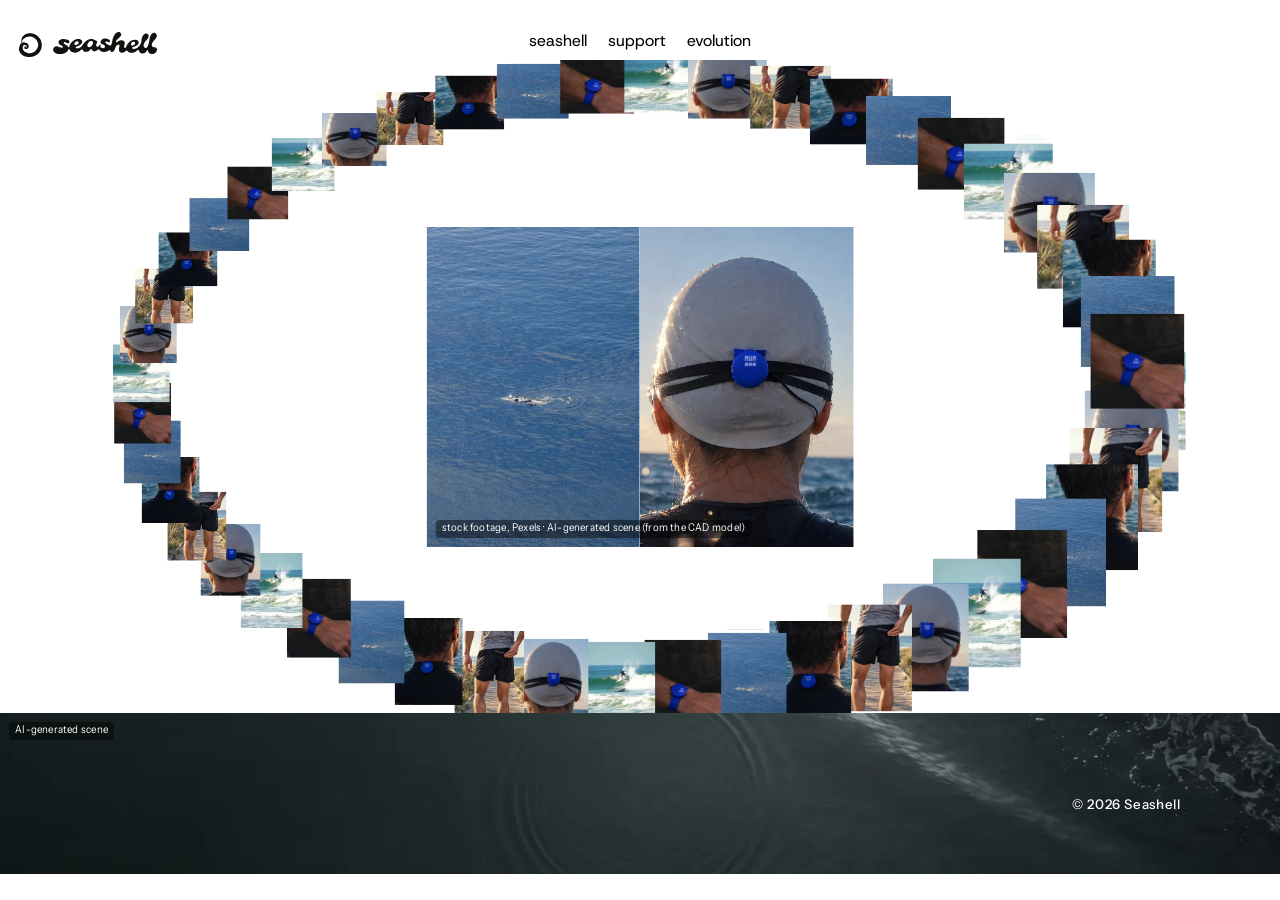
==== journal/index.html @ affe56cb "Site v1 (Daisy-shaped) replaces v3.1: v4 product, three-story hero film, shorelist, tracking with UT" ====
<!doctype html>
<html lang="en">
<head>
<meta charset="utf-8">
<meta name="viewport" content="width=device-width, initial-scale=1">
<title>Seashell, journal</title>
<meta name="description" content="Three photo pairs: surf, swim, run. Where the phone can't come.">
<meta property="og:title" content="Seashell, journal">
<meta property="og:description" content="Three photo pairs: surf, swim, run. Where the phone can't come.">
<meta property="og:image" content="../img/p-car-1.webp">
<link rel="icon" href="../brand/favicon.ico" sizes="16x16 32x32 48x48">
<link rel="icon" href="../brand/favicon.svg" type="image/svg+xml">
<link rel="apple-touch-icon" href="../brand/apple-touch-180.png">
<link rel="preconnect" href="https://fonts.googleapis.com">
<link rel="preconnect" href="https://fonts.gstatic.com" crossorigin>
<link rel="stylesheet" href="https://fonts.googleapis.com/css2?family=Host+Grotesk:wght@300..800&family=Instrument+Sans:ital,wdth,wght@0,75..100,400..700&display=swap">
<link rel="stylesheet" href="../css/site.css">
<link rel="stylesheet" href="../css/pages.css">
<script src="../js/config.js"></script>
<script src="../js/store.js"></script>
</head>
<body data-view="journal">
<div class="veil" aria-hidden="true"></div>
<a class="skip" href="#main">Skip to content</a>
<header class="bh" id="bh">
  <button class="burger" type="button" aria-label="menu" aria-expanded="false" aria-controls="menu">
    <svg viewBox="0 0 24 18" aria-hidden="true"><path d="M1 1h22M1 9h22M1 17h22" stroke="currentColor" stroke-width="1.6" stroke-linecap="round"/></svg>
  </button>
  <a class="logo" href="../index.html" aria-label="Seashell, home"><img src="../brand/lockup.svg" alt="" width="156" height="28"></a>
  <nav aria-label="Site">
    <a href="../seashell.html">seashell</a>
    <a href="../support.html">support</a>
    <a href="../evolution.html">evolution</a>
  </nav>
  <a class="buy" href="#waitlist" data-buy="nav">buy</a>
</header>
<main id="main" class="site">
<section class="sec play-ground" id="playground" data-ring>
  <div class="pair" data-pair role="button" tabindex="0" aria-label="open the viewer">
    <figure><img data-a src="../img/j-swim-a.webp" alt="Far out: one swimmer in a big blue sea" width="720" height="1080"></figure>
    <figure><img data-b src="../img/j-swim-b.webp" alt="MUM lit on the shell on her goggle strap" width="760" height="1140"></figure>
    <span class="lab">stock footage, Pexels · AI-generated scene (from the CAD model)</span>
  </div>
</section>
<dialog class="viewer" id="viewer" aria-label="picture">
  <button class="x" type="button" data-close aria-label="close"><svg viewBox="0 0 20 20" aria-hidden="true"><path d="M2 2l16 16M18 2L2 18" stroke="currentColor" stroke-width="1.5" stroke-linecap="round"/></svg></button>
  <div class="ph"><img data-view-img src="" alt="" width="760" height="1140"></div>
  <p class="cap" data-view-cap></p>
</dialog>
<script>
window.JOURNAL = [
  { id: "surf", a: "../img/j-surf-a.webp", b: "../img/j-surf-b.webp", aAlt: "surf: a surfer on a small clean wave", bAlt: "NOOR lit on the shell at his wetsuit collar", cap: "surf · the wave he stayed out for, and NOOR on his collar · stock footage, Pexels; AI-generated scene (from the CAD model)", labA: "stock footage, Pexels", labB: "AI-generated scene (from the CAD model)" },
  { id: "swim", a: "../img/j-swim-a.webp", b: "../img/j-swim-b.webp", aAlt: "Far out: one swimmer in a big blue sea", bAlt: "MUM lit on the shell on her goggle strap", cap: "swim · far out, and MUM on her goggle strap · stock footage, Pexels; AI-generated scene (from the CAD model)", labA: "stock footage, Pexels", labB: "AI-generated scene (from the CAD model)" },
  { id: "run", a: "../img/j-run-a.webp", b: "../img/j-run-b.webp", aAlt: "On the dune boardwalk, the phone barely fits his back pocket", bAlt: "JO lit on the shell on his wrist, in a tunnel", cap: "run · the phone in the back pocket, and JO on his wrist in the tunnel · AI-generated scene; AI-generated scene (from the CAD model)", labA: "AI-generated scene", labB: "AI-generated scene (from the CAD model)" }
];
</script>
</main>
<footer class="fs ">
  <img src="../img/footer.webp" alt="" loading="lazy" width="1600" height="1067">
  <span class="lab top">AI-generated scene</span>
  <small>© 2026 Seashell</small>
</footer>
<div class="menu" id="menu" role="dialog" aria-modal="true" aria-label="menu" hidden>
  <div class="back" data-menu-close></div>
  <div class="panel">
    <button class="close" type="button" aria-label="close" data-menu-close>
      <svg viewBox="0 0 22 22" aria-hidden="true"><path d="M2 2l18 18M20 2L2 20" stroke="currentColor" stroke-width="1.5" stroke-linecap="round"/></svg>
    </button>
    <ul>
      <li><a href="../seashell.html">seashell</a></li>
      <li><a href="../workbench.html">workbench</a></li>
      <li><a href="../shorelist.html">shorelist</a></li>
      <li><a href="../journal/index.html">journal</a></li>
      <li><a href="../support.html">support</a></li>
    </ul>
  </div>
</div>
<dialog class="box" id="waitlist" aria-labelledby="soon-title">
  <div class="in">
    <div class="top">
      <h2 class="h32" id="soon-title">coming soon</h2>
      <button class="x" type="button" data-close aria-label="close"><svg viewBox="0 0 18 18" aria-hidden="true"><path d="M2 2l14 14M16 2L2 16" stroke="currentColor" stroke-width="1.6" stroke-linecap="round"/></svg></button>
    </div>
    <p class="lead b18">Seashell is in development. Pre-order is planned for 2027, after the sea test and the supplier quotes. Leave your email and we tell you first.</p>
    <form id="waitlist-form" method="post" novalidate>
      <label for="email">email</label>
      <div class="row">
        <input class="field" id="email" name="email" type="email" autocomplete="email" inputmode="email" required aria-describedby="waitlist-msg" placeholder="name@example.com">
        <button class="btn-buy" type="submit">join the waitlist</button>
      </div>
      <p class="hp" aria-hidden="true"><label for="website">Leave this empty</label><input id="website" name="website" type="text" tabindex="-1" autocomplete="off"></p>
      <p class="msg" id="waitlist-msg" role="status" aria-live="polite"></p>
    </form>
    <noscript><p class="b16">The waitlist form needs JavaScript. Turn it on and reload this page to join.</p></noscript>
    <p class="consent">Pau Adell and William Roskaer (Seashell, TU Delft) store your email, the time, your browser and the page you came from, only to send launch news. Nothing is charged or sold. To see or delete your data, write to <a href="mailto:contact@sportseashell.com">contact@sportseashell.com</a>.</p>
    <div class="done">
      <h3 class="h24" tabindex="-1">You're on the list.</h3>
      <p class="b18">We write when pre-order opens. Until then, nothing.</p>
    </div>
  </div>
</dialog>
<dialog class="box" id="yourdata" aria-labelledby="yd-title">
  <div class="in">
    <div class="top">
      <h2 class="h32" id="yd-title">your data</h2>
      <button class="x" type="button" data-close aria-label="close"><svg viewBox="0 0 18 18" aria-hidden="true"><path d="M2 2l14 14M16 2L2 16" stroke="currentColor" stroke-width="1.6" stroke-linecap="round"/></svg></button>
    </div>
    <p class="b18">Pau Adell and William Roskaer (Seashell, TU Delft) store your email, the time, your browser and the page you came from, only to send launch news. Nothing is charged or sold.</p>
    <p class="b18">To see or delete your data, write to <a href="mailto:contact@sportseashell.com">contact@sportseashell.com</a>.</p>
    <p class="consent">Page views and buy-now clicks are counted without your name. On this preview everything stays in your own browser.</p>
  </div>
</dialog>
<script src="../js/main.js"></script>
</body>
</html>
---- css/site.css ----
/* Seashell site v1 (step 897). Written from scratch to the layout measurements of step 895.
   Own code, text, pictures and fonts.

   Units: 1rem = 10px on the design frames. Desktop (>= 990px) is a 1440 frame that scales with the
   window (1rem = 100vw / 144); phone (< 990px) is a 390 frame, at most 440 wide (1rem = width / 39).
   Desktop placement: elements with class .a sit on the frame at --x / --y (rem from the section's
   top-left) with width --w and height --h, as the measured boxes did. On the phone the same elements
   flow in reading order; .ma places one absolutely with --mx / --my / --mw / --mh. */

:root {
  --black: #000000;          /* text, lines, buttons (measured) */
  --white: #FFFFFF;          /* page, header (measured) */
  --dark: #030504;           /* the dark door (measured) */
  --film: #111111;           /* film band (measured) */
  --grey-door: #D3D9D9;      /* design door, desktop (measured) */
  --grey-door-m: #D5DBDB;    /* design door, phone (measured) */
  --rule: #777777;           /* spec rules (measured) */
  --meta: #595959;           /* small metadata (measured) */
  --quiet: #707070;          /* inactive titles (measured) */
  --panel: #EEEEEE;          /* panels (measured) */
  --swatch-line: #D9D9D9;    /* swatch hairline (measured) */
  --accent: #2B4DFF;         /* berry: the one accent colour */
  --glow: #C4C7FF;           /* lit dots on berry (BRAND.md) */
  --nb: "Host Grotesk", Arial, sans-serif;      /* for NB International Pro (SPEC.md 5) */
  --pp: "Instrument Sans", Arial, sans-serif;   /* for PP Neue Montreal, at 92 % width */
  --ease: cubic-bezier(0.22, 0.61, 0.36, 1);
  --ease-drawer: cubic-bezier(0.22, 1, 0.36, 1);
}

*, *::before, *::after { box-sizing: border-box; }
html { font-size: 10px; -webkit-text-size-adjust: 100%; }
@media (min-width: 990px) { html { font-size: calc(100vw / 144); } }
@media (max-width: 989px) { html { font-size: calc(min(100vw, 440px) / 39); } }

body {
  margin: 0; background: var(--white); color: var(--black);
  font-family: var(--pp); font-stretch: 92%; font-weight: 400; font-size: 1.6rem; line-height: 1.2;
  -webkit-font-smoothing: antialiased; overflow-x: clip;
}
img, video, svg { display: block; max-width: none; }
a { color: inherit; text-decoration: none; }
button { font: inherit; color: inherit; background: none; border: 0; padding: 0; cursor: pointer; }
h1, h2, h3, h4, p, ul, ol, figure, blockquote, dl, dd { margin: 0; padding: 0; }
ul, ol { list-style: none; }
.sr { position: absolute !important; width: 1px; height: 1px; overflow: hidden; clip: rect(0 0 0 0); white-space: nowrap; }
.skip { position: absolute; left: -999rem; top: 0; z-index: 2000; background: var(--black); color: var(--white); padding: 1rem 1.6rem; font: 400 1.5rem var(--nb); }
.skip:focus { left: 1rem; top: 1rem; }
:focus-visible { outline: 2px solid var(--accent); outline-offset: 2px; }

/* ---------- type (SPEC.md 4; NB -> Host Grotesk, PP -> Instrument Sans 92 %) ---------- */
.h120 { font: 400 12rem/0.9 var(--nb); letter-spacing: -0.03em; }
.h100 { font: 350 10rem/0.9 var(--nb); letter-spacing: -0.05em; }
.h80  { font: 350 8rem/0.9 var(--nb); letter-spacing: -0.05em; }
.h60  { font: 400 6rem/1 var(--nb); letter-spacing: -0.025em; }
.h60l { font: 350 6rem/0.9 var(--nb); letter-spacing: -0.025em; }
.h40  { font: 400 4rem/1 var(--nb); letter-spacing: -0.025em; }
.h40l { font: 350 4rem/1 var(--nb); letter-spacing: -0.03em; }
.h32  { font: 400 3.2rem/1 var(--nb); }
.h30  { font: 400 3rem/1.1 var(--nb); }
.h30l { font: 300 3rem/1.2 var(--nb); letter-spacing: -0.025em; }
.h30b { font: 350 3rem/1 var(--nb); letter-spacing: -0.025em; }
.h28  { font: 400 2.8rem/1 var(--nb); letter-spacing: -0.025em; }
.h24  { font: 400 2.4rem/1.1 var(--nb); }
.h24l { font: 350 2.4rem/1.1 var(--nb); }
.h24t { font: 300 2.4rem/1 var(--nb); }
.b20  { font-family: var(--pp); font-stretch: 92%; font-size: 2rem; line-height: 1.1; letter-spacing: 0.03em; }
.b18  { font-family: var(--pp); font-stretch: 92%; font-size: 1.8rem; line-height: 1.2; letter-spacing: 0.033em; }
.b16  { font-family: var(--pp); font-stretch: 92%; font-size: 1.6rem; line-height: 1.2; letter-spacing: 0.02em; }
.n18  { font: 400 1.8rem/1.1 var(--nb); letter-spacing: 0.033em; }
.n16  { font: 400 1.6rem/1.1 var(--nb); }
.count { font: 400 1.4rem/1.214 var(--nb); letter-spacing: 0.17em; }
.k    { font-family: var(--pp); font-stretch: 92%; font-size: 1.4rem; line-height: 1.5; letter-spacing: 0.043em; color: var(--meta); }
.white { color: var(--white); }
.u { text-decoration: underline; text-underline-offset: 0.25em; text-decoration-thickness: 1px; }

/* ---------- visibility per frame ---------- */
@media (min-width: 990px) { .only-m { display: none !important; } }
@media (max-width: 989px) { .only-d { display: none !important; } }

/* ---------- the frames ---------- */
.site { position: relative; }
@media (max-width: 989px) { .site { max-width: 39rem; margin: 0 auto; } }
.sec { position: relative; overflow: clip; }
/* --sh, --x, --y, --w, --h are the measured px at 1440 (1 px = 0.1rem on the frame) */
@media (min-width: 990px) {
  .sec { height: calc(var(--sh) * 0.1rem); }
  .sec.auto { height: auto; min-height: calc(var(--sh) * 0.1rem); }
  .a { position: absolute; left: calc(var(--x, 0) * 0.1rem); top: calc(var(--y, 0) * 0.1rem);
       width: calc(var(--w) * 0.1rem); height: calc(var(--h) * 0.1rem); }
  .a.r { left: auto; right: calc(var(--x) * 0.1rem); }
  .a.noh { height: auto; }
  .fill { position: absolute; inset: 0; width: 100%; height: 100%; }
}
@media (max-width: 989px) {
  .sec { min-height: calc(var(--mh, 0) * 0.1rem); }
  .ma { position: absolute; left: calc(var(--mx, 0) * 0.1rem); top: calc(var(--my, 0) * 0.1rem);
        width: calc(var(--mw) * 0.1rem); height: calc(var(--mhh) * 0.1rem); }
  .mfill { position: absolute; inset: 0; width: 100%; height: 100%; }
  .gut { padding-left: 1.77rem; padding-right: 1.77rem; }
}
.cover { object-fit: cover; width: 100%; height: 100%; }
.contain { object-fit: contain; width: 100%; height: 100%; }
.pic { position: relative; overflow: hidden; background: var(--panel); }
/* a placed picture keeps its measured box on the desktop frame: .pic (and .rail, .phone-sketch, .buybox .slides)
   come after .a with the same weight and would put it back into the flow (review-v2, fix 1) */
@media (min-width: 990px) { .sec .a.pic, .sec .a.rail, .sec .a.phone-sketch { position: absolute; } }
.pic > img, .pic > video { width: 100%; height: 100%; object-fit: cover; }
.pic.dark { background: var(--film); }
.pic.none { background: transparent; }

/* every picture says what it is (fit map rule 4) */
.lab { position: absolute; left: 1rem; bottom: 1rem; z-index: 2; padding: 0.3rem 0.7rem; border-radius: 0.4rem;
       background: rgba(0, 0, 0, 0.45); color: var(--white); font: 400 1.2rem/1.2 var(--pp); font-stretch: 92%; letter-spacing: 0.02em; pointer-events: none; }
.lab.top { bottom: auto; top: 1rem; }
.lab.right { left: auto; right: 1rem; }
@media (max-width: 989px) { .lab { font-size: 1.1rem; left: 0.8rem; bottom: 0.8rem; } }

/* lazy pictures fade in (0.3 s) and pulse while loading (2 s), as measured */
.js img[loading="lazy"] { opacity: 0; transition: opacity 0.3s ease-in-out; }
.js img[loading="lazy"].is-in { opacity: 1; }
.js .pic.is-loading { animation: pulse 2s ease-in-out infinite; }
@keyframes pulse { 50% { background-color: #e4e4e4; } }

/* ---------- controls (SPEC.md 8) ---------- */
.cta { display: inline-flex; align-items: center; gap: 1.2rem; height: 4.1rem; padding: 0 2rem; border: 1px solid currentColor;
       border-radius: 0.4rem; font: 400 2.4rem/1 var(--nb); white-space: nowrap; }
.cta .arw { width: 2.2rem; height: 1.2rem; flex: none; }
@media (max-width: 989px) { .cta { height: 3.9rem; } }
/* no width here: on the desktop frame .a gives the measured --w (step 898, fix 1); the phone rules set their own */
.btn-buy { display: flex; align-items: center; justify-content: center; height: 4.19rem; border-radius: 0.4rem;
           background: var(--black); color: var(--white); font: 400 2.4rem/1 var(--nb); }
.btn-fill { display: inline-flex; align-items: center; height: 4.81rem; padding: 0 3rem; background: var(--black); color: var(--white); font: 400 2.4rem/1 var(--nb); }
@media (max-width: 989px) { .btn-fill { height: 4.1rem; padding: 0 2rem; font-size: 1.8rem; } }
.btn-up { display: inline-flex; align-items: center; justify-content: center; height: 4.81rem; padding: 0 1.6rem; border: 1px solid var(--black); font: 400 2.4rem/1 var(--nb); white-space: nowrap; }
@media (min-width: 990px) { .a.btn-up { width: auto; } }   /* one line, as wide as its words (review-v2, fix 7) */
@media (max-width: 989px) { .btn-up { height: 4.43rem; } }
.arrows { display: flex; align-items: center; gap: 4.4rem; }
.arrows button { width: 4.2rem; height: 3.6rem; display: grid; place-items: center; }
.arrows button svg { width: 4rem; height: 3.6rem; }
.arrows button[disabled] { opacity: 0.25; cursor: default; }

/* ---------- desktop header (54 px, fixed, never hides) ---------- */
.hd { position: fixed; top: 0; left: 0; right: 0; height: 5.4rem; background: var(--white); z-index: 1100; }
.hd .nav { position: absolute; left: 9.6rem; top: 1.4rem; display: flex; gap: 2rem; }
.hd .nav a, .hd .buy { font: 350 1.6rem/2.6rem var(--nb); }
.hd .nav a[aria-current="page"] { text-decoration: underline; text-underline-offset: 0.3em; text-decoration-thickness: 1px; }
.hd .logo { position: absolute; left: 50%; top: 1.35rem; width: 15.6rem; height: 2.8rem; transform: translateX(-50%); }
.hd .logo img { width: 100%; height: 100%; }
.hd .buy { position: absolute; right: 9.6rem; top: 0.5rem; height: 4.4rem; line-height: 4.4rem; }
@media (max-width: 989px) { .hd { display: none; } }

/* ---------- phone header: bar 48.8 px, header 61.2 px (sticky) ---------- */
.mh { display: none; }
@media (max-width: 989px) {
  .mh { display: contents; }
  .mbar { position: relative; height: 4.88rem; background: var(--black); color: var(--white); font: 350 1.6rem/1 var(--nb); }
  .mbar span { position: absolute; inset: 0; display: grid; place-items: center; transition: opacity 0.4s ease; }
  .mbar span[hidden] { display: grid; opacity: 0; }
  .mhead { position: sticky; top: 0; z-index: 1100; height: 6.12rem; background: var(--white); }
  .burger { position: absolute; left: 1.77rem; top: 1.11rem; width: 3.9rem; height: 3.9rem; display: grid; place-items: center start; }
  .burger svg { width: 2.4rem; height: 1.8rem; }
  .mhead .logo { position: absolute; left: 50%; top: 1.66rem; width: 15.6rem; height: 2.8rem; transform: translateX(-50%); }
  .mhead .logo img { width: 100%; height: 100%; }
  .mhead .buy { position: absolute; right: 1.77rem; top: 1.11rem; height: 3.9rem; line-height: 3.9rem; font: 400 2.4rem/3.9rem var(--nb); }
}

/* the menu drawer: 0.42 s slide, backdrop 0.34 s, links 0.24 / 0.34 s after 0.1 s */
.menu { position: fixed; inset: 0; z-index: 1300; visibility: hidden; transition: visibility 0s linear 0.42s; }
.menu.is-open { visibility: visible; transition: none; }
.menu .back { position: absolute; inset: 0; background: rgba(0, 0, 0, 0.5); opacity: 0; transition: opacity 0.34s ease; }
.menu .panel { position: absolute; left: 0; top: 0; bottom: 0; width: min(31.3rem, 80vw); background: var(--white); transform: translateX(-100%); transition: transform 0.42s var(--ease); }
.menu.is-open .back { opacity: 1; }
.menu.is-open .panel { transform: none; }
.menu .close { position: absolute; right: 2.6rem; top: 7.4rem; width: 3.8rem; height: 3.8rem; display: grid; place-items: center; }
.menu .close svg { width: 2.2rem; height: 2.2rem; }
.menu ul { position: absolute; left: 4.4rem; top: 22rem; display: grid; gap: 1.36rem; opacity: 0; transform: translateX(-1.2rem); transition: opacity 0.24s ease 0.1s, transform 0.34s var(--ease) 0.08s; }
.menu.is-open ul { opacity: 1; transform: none; }
.menu ul a { font: 400 2.4rem/2.64rem var(--nb); }

/* ---------- backstage header (journal, evolution): 68 px, hides on the way down ---------- */
.bh { position: sticky; top: 0; z-index: 1100; height: 6.8rem; background: var(--white); transition: transform 0.3s var(--ease); }
.bh.is-hidden { transform: translateY(-100%); }
.bh .logo { position: absolute; left: 2.1rem; top: 3.6rem; width: 15.6rem; height: 2.8rem; }
.bh .logo img { width: 100%; height: 100%; }
.bh nav { position: absolute; left: 50%; top: 3.8rem; transform: translateX(-50%); display: flex; gap: 2.4rem; }
.bh nav a { font: 400 1.8rem/1.6rem var(--nb); }
.bh .burger, .bh .buy { display: none; }
/* on the phone the backstage header is menu, lockup, buy (step 898, fix 11) */
@media (max-width: 989px) {
  .bh { height: 7.9rem; }
  .bh .logo { left: 50%; top: 2.55rem; width: 15.6rem; height: 2.8rem; transform: translateX(-50%); }
  .bh nav { display: none; }
  .bh .burger { display: grid; position: absolute; left: 1.77rem; top: 2rem; width: 3.9rem; height: 3.9rem; place-items: center start; }
  .bh .burger svg { width: 2.4rem; height: 1.8rem; }
  .bh .buy { display: block; position: absolute; right: 1.77rem; top: 2rem; height: 3.9rem; font: 400 2.4rem/3.9rem var(--nb); }
}

/* ---------- footer: 595 px desktop, 897 px phone ---------- */
.ft { position: relative; overflow: clip; color: var(--white); background: var(--film); }
.ft .bg { position: absolute; inset: 0; width: 100%; height: 100%; object-fit: cover; filter: brightness(1.7) contrast(0.92); }   /* the night still lifted to a misty grey-teal (step 898, fix 6) */
.ft .shade { position: absolute; inset: 0; background: rgba(0, 0, 0, 0.12); }
.ft a, .ft p, .ft h2, .ft form, .ft .lock, .ft small { position: absolute; }
.ft .links a { position: static; display: block; }
.ft .links { position: absolute; }
.ft h2 { font: 400 2rem/1.1 var(--nb); }
.ft .line { font: 400 1.6rem/1.1 var(--nb); }
.ft form { display: flex; }
.ft input[type=email] { width: 21.79rem; height: 2.5rem; border: 1px solid var(--white); border-right: 0; border-radius: 0.4rem 0 0 0.4rem; background: transparent; color: var(--white);
                        font: 400 1.6rem/1 var(--nb); padding: 0 1.8rem; outline-offset: 0; }
.ft input::placeholder { color: var(--white); opacity: 1; }
.ft button { width: 10.84rem; height: 2.5rem; border-radius: 0.4rem; background: var(--white); color: var(--black); font: 400 1.6rem/1 var(--nb); margin-left: -0.4rem; }
.ft .msg { position: absolute; font: 400 1.4rem/1.2 var(--pp); }
.ft .hp { position: absolute; left: -999rem; }
.ft .lock { left: 50%; transform: translateX(-50%); }
.ft .lock img { width: 100%; height: 100%; }
.ft small { font: 400 1.6rem/1 var(--nb); }
@media (min-width: 990px) {
  .ft { height: 59.5rem; }
  .ft .links { left: 9.63rem; top: 9.73rem; display: grid; gap: 0.96rem; }
  .ft .links a { font: 400 2rem/1.93rem var(--nb); }
  .ft .col2 h2 { left: 52.65rem; top: 9.73rem; }
  .ft .col2 .line { left: 52.65rem; top: 13rem; width: 38.5rem; }
  .ft .col2 form { left: 52.65rem; top: 19.57rem; }
  .ft .col2 .msg { left: 52.65rem; top: 22.8rem; width: 38rem; }
  .ft .col3 h2 { left: 95.49rem; top: 9.73rem; }
  .ft .col3 .legal { position: absolute; left: 95.49rem; top: 13.19rem; display: grid; gap: 0.9rem; }
  .ft .col3 .legal a { position: static; font: 400 1.6rem/1.6rem var(--nb); }
  .ft .lock { top: 39.55rem; width: 39.1rem; height: 7rem; }
  .ft small { left: 9.63rem; top: 55.4rem; }
  /* the FAQ view's shorter footer: sign-up on the left, no legal column */
  .ft.faq .col2 h2 { left: 9.63rem; top: 11.8rem; }
  .ft.faq .col2 .line { left: 9.63rem; top: 15rem; }
  .ft.faq .col2 form { left: 9.63rem; top: 20.58rem; }
  .ft.faq .col2 .msg { left: 9.63rem; top: 23.6rem; }
  .ft.faq .links { top: 27.3rem; }
  .ft.faq .links a { text-decoration: underline; text-underline-offset: 0.2em; text-decoration-thickness: 1px; }
  .ft.faq .lock { left: 52.32rem; transform: none; top: 23.9rem; }
}
@media (max-width: 989px) {
  .ft { height: 89.7rem; }
  .ft .lock { top: 19.6rem; width: 22.5rem; height: 4rem; }
  .ft .col2 h2 { left: 1.77rem; top: 36.7rem; font: 400 3rem/1.1 var(--nb); letter-spacing: -0.025em; }
  .ft .col2 .line { left: 1.77rem; top: 40.9rem; width: 35.45rem; font: 350 1.6rem/1.1 var(--nb); }
  .ft .col2 form { left: 1.86rem; top: 44.9rem; }
  .ft input[type=email] { width: 25.17rem; height: 3.72rem; font-size: 2rem; padding: 0 1.4rem; }
  .ft button { width: 10.3rem; height: 3.72rem; }
  .ft .col2 .msg { left: 1.77rem; top: 49.2rem; width: 35rem; }
  .ft .links { left: 1.77rem; top: 54.38rem; display: grid; gap: 1.5rem; }
  .ft .links a { font: 400 2.4rem/2.4rem var(--nb); }
  .ft .col3 { display: none; }
  .ft small { left: 1.77rem; top: 84.6rem; font-size: 1.42rem; }
}
/* backstage small footer */
.fs { position: relative; height: 18.1rem; overflow: clip; background: var(--film); color: var(--white); }
.fs img { position: absolute; inset: 0; width: 100%; height: 100%; object-fit: cover; }
.fs small { position: absolute; right: 11.2rem; top: 9rem; font: 500 1.5rem/1.7 var(--pp); letter-spacing: 0.047em; }
@media (max-width: 989px) { .fs { height: 25.8rem; } .fs.short { height: 12.2rem; } .fs small { right: 7.7rem; top: 5rem; } }

/* ---------- dialogs: coming soon (the waitlist) and your data ---------- */
dialog.box { width: min(56rem, calc(100vw - 3.2rem)); max-height: calc(100vh - 3.2rem); border: 0; padding: 0; border-radius: 0.4rem; color: var(--black); background: var(--white); }
dialog.box::backdrop { background: rgba(0, 0, 0, 0.5); }
dialog.box[open] { animation: veil-in 0.26s ease; }
@keyframes veil-in { from { opacity: 0; } }
.box .in { padding: 3.2rem; display: grid; gap: 1.8rem; }
@media (max-width: 989px) { dialog.box { width: calc(min(100vw, 44rem) - 3.2rem); } .box .in { padding: 2.4rem 1.8rem; } }
.box .top { display: flex; justify-content: space-between; align-items: start; }
.box .x { width: 3.8rem; height: 3.8rem; display: grid; place-items: center; margin: -0.8rem -0.8rem 0 0; }
.box .x svg { width: 1.8rem; height: 1.8rem; }
.box .row { display: flex; gap: 1rem; }
.box label { display: block; margin-bottom: 0.8rem; font: 400 1.6rem/1 var(--nb); }   /* clear of the field's focus ring (review-v2, fix 13) */
.box .field { flex: 1; min-width: 0; height: 4.19rem; border: 1px solid var(--black); border-radius: 0.4rem; padding: 0 1.4rem; font: 400 1.8rem/1 var(--pp); font-stretch: 92%; }
.box .row .btn-buy { width: auto; padding: 0 2rem; font-size: 2rem; }
@media (max-width: 989px) { .box .row { flex-direction: column; } .box .row .btn-buy { width: 100%; } }
.box .hp { position: absolute; left: -999rem; }
.box .msg { min-height: 1.9rem; font: 400 1.6rem/1.2 var(--pp); }
.box .msg.is-error, .ft .msg.is-error { color: #B3261E; }
.ft .msg.is-error { color: #FFD7D3; }
.box .consent { font: 400 1.4rem/1.4 var(--pp); font-stretch: 92%; color: var(--meta); }
.box .done { display: none; }
.box.is-done form, .box.is-done .lead { display: none; }
.box.is-done .done { display: grid; gap: 1rem; }

/* page change: a white veil, 0.26 s */
.veil { position: fixed; inset: 0; z-index: 3000; background: var(--white); opacity: 0; pointer-events: none; transition: opacity 0.26s ease; }
.veil.is-on { opacity: 1; }

/* ---------- accordion rows (+ / -, 0.2 s / 0.35 s) ---------- */
.acc { border-bottom: 1px solid currentColor; }
.acc > button { width: 100%; display: flex; justify-content: space-between; align-items: center; gap: 1.6rem; text-align: left; padding: 0.9rem 0 0.7rem; }
.acc .pm { position: relative; width: 1.4rem; height: 1.4rem; flex: none; }
.acc .pm::before, .acc .pm::after { content: ""; position: absolute; left: 0; right: 0; top: 50%; height: 1.5px; margin-top: -0.75px; background: currentColor; transition: opacity 0.2s ease, transform 0.35s var(--ease); }
.acc .pm::after { transform: rotate(90deg); }
.acc.is-open .pm::after { transform: rotate(0deg); opacity: 0; }
.acc .body { display: grid; grid-template-rows: 0fr; transition: grid-template-rows 0.35s var(--ease); }
.acc.is-open .body { grid-template-rows: 1fr; }
.acc .body > div { overflow: hidden; }
.acc .body p { padding: 0 0 1.2rem; }

/* ---------- rails (carousels): track 0.45 s, slides cross-fade 0.32 s, captions 0.15 s ---------- */
.rail { position: relative; }
.rail .track { display: flex; transition: transform 0.45s var(--ease); will-change: transform; }
.rail .cap { transition: opacity 0.15s ease; }
.fade-set > * { transition: opacity 0.32s ease; }
.fade-set > :not(.is-on) { opacity: 0 !important; pointer-events: none; }

/* round play buttons (54 px, 58 % black fill, 82 % white ring) */
.play { position: absolute; width: 5.39rem; height: 5.39rem; border-radius: 50%; background: rgba(0, 0, 0, 0.58); box-shadow: inset 0 0 0 1px rgba(255, 255, 255, 0.82);
        display: grid; place-items: center; color: var(--white); z-index: 2; }
.play svg { width: 1.8rem; height: 1.8rem; }
@media (max-width: 989px) { .play { width: 4.96rem; height: 4.96rem; } }

/* numbered markers (64 px) */
.marker { position: absolute; width: 6.44rem; height: 6.44rem; border-radius: 50%; background: rgba(255, 255, 255, 0.82); color: var(--black);
          display: grid; place-items: center; font: 400 3.6rem/1 var(--nb); box-shadow: 0 0 0 1px rgba(0, 0, 0, 0.28); }   /* the ring shows the disc on white (review-v2, fix 13) */

/* the turn arrow and its two slow rings (2.4 s ease-out, the second 1.2 s behind) */
.turn { position: absolute; pointer-events: none; }
.turn .ring { position: absolute; inset: 0; border: 1px solid rgba(0, 0, 0, 0.6); border-radius: 50%; opacity: 0; animation: ring 2.4s ease-out infinite; }
.turn .ring + .ring { animation-delay: -1.2s; }
@keyframes ring { 0% { transform: scale(1); opacity: 0.55; } 100% { transform: scale(1.35); opacity: 0; } }
.turn svg { position: absolute; inset: -8%; width: 116%; height: 116%; }
.leader { position: absolute; height: 1px; background: var(--black); }
.leader::before { content: ""; position: absolute; left: 0; top: -0.5rem; width: 1.1rem; height: 1.1rem; border-left: 1px solid var(--black); border-bottom: 1px solid var(--black); transform: rotate(45deg); transform-origin: 0 0; top: 0; }

/* ---------- home ---------- */
.door .copy { display: grid; }
.door .copy h2 + p { margin-top: 1.86rem; }
.door .copy .cta { margin-top: 7.45rem; justify-self: start; }
.door .copy h2 + .cta { margin-top: 3rem; }
.door.dark { background: var(--dark); color: var(--white); }
.door.grey { background: var(--grey-door); }
@media (max-width: 989px) {
  .door.grey { background: var(--grey-door-m); }
  .door .copy h2 + p { margin-top: 1.4rem; }
  .door .copy .cta { margin-top: 4.5rem; }
  .door .copy h2 + .cta { margin-top: 2.66rem; }
}

/* the phone intro: the mark draws itself (1.92 s), the word settles (0.96 s from 1.44 s), then a 0.18 s fade */
.intro { position: fixed; inset: 0; z-index: 2500; background: var(--white); display: none; place-items: center; transition: opacity 0.18s ease; }
.intro.is-on { display: grid; }
.intro.is-out { opacity: 0; }
.intro .lockup { position: relative; width: 22.5rem; height: 4.03rem; }
.intro .mk { position: absolute; left: 0; top: 0.19rem; width: 3.7rem; height: 3.82rem; }
.intro .mk svg { position: absolute; inset: 0; width: 100%; height: 100%; }
.intro .mk .line path { stroke-dasharray: 1; stroke-dashoffset: 1; animation: draw 1.92s cubic-bezier(0.55, 0, 0.25, 1) forwards; }
.intro .mk .full { opacity: 0; animation: show 0.24s ease 1.92s forwards; }
.intro .wd { position: absolute; left: 5.57rem; top: 0; width: 16.93rem; height: 3.56rem; opacity: 0; transform: translateY(1.2rem);
             -webkit-mask-image: linear-gradient(90deg, #000 40%, transparent 60%); -webkit-mask-size: 300% 100%; -webkit-mask-position: 100% 0;
             mask-image: linear-gradient(90deg, #000 40%, transparent 60%); mask-size: 300% 100%; mask-position: 100% 0;
             animation: settle 0.96s cubic-bezier(0.22, 1, 0.36, 1) 1.44s forwards; }
@keyframes draw { to { stroke-dashoffset: 0; } }
@keyframes show { to { opacity: 1; } }
@keyframes settle { to { opacity: 1; transform: none; -webkit-mask-position: 0 0; mask-position: 0 0; } }

/* ---------- product: buy box ---------- */
.buybox .slides { position: relative; }
.buybox .slides img { position: absolute; inset: 0; width: 100%; height: 100%; object-fit: contain; }
.swatches { display: flex; gap: 0.93rem; }
.swatch { width: 3.91rem; height: 3.91rem; border-radius: 50%; box-shadow: inset 0 0 0 1px var(--swatch-line); position: relative; }
.swatch[aria-pressed="true"]::after { content: ""; position: absolute; inset: -0.3rem; border-radius: 50%; box-shadow: 0 0 0 1px var(--black); }
@media (max-width: 989px) { .swatch { width: 3.26rem; height: 3.26rem; } }
.trust { border-bottom: 1px solid var(--rule); padding-bottom: 1.6rem; }
.benefits { display: grid; grid-template-columns: 1fr 1fr; gap: 2.6rem 1.6rem; }
.benefits li { display: flex; align-items: center; gap: 1.2rem; }
.benefits svg { width: 2.2rem; height: 2.2rem; flex: none; }
@media (max-width: 989px) { .benefits { gap: 1.6rem 1rem; } .benefits li { font-size: 1.6rem; } }

/* ---------- product: lists, specs, interviews ---------- */
.spec { border-top: 1px solid var(--rule); display: grid; grid-template-columns: 13.76rem 27.91rem 1fr; padding: 2.5rem 0 3.4rem; }
.spec .num { font: 400 12rem/0.9 var(--nb); letter-spacing: -0.03em; }
.spec h3 { font: 350 4rem/1 var(--nb); letter-spacing: -0.03em; padding-top: 0.6rem; }
.spec ul li { font: 400 1.8rem/1.2 var(--pp); font-stretch: 92%; letter-spacing: 0.033em; padding: 1.6rem 0 1.75rem; border-bottom: 1px solid var(--rule); }
.spec ul li:last-child { border-bottom: 0; }
@media (max-width: 989px) {
  .spec { grid-template-columns: 5.4rem 1fr; padding: 2rem 0 2.4rem; }
  .spec .num { font: 400 4rem/1 var(--nb); }
  .spec h3 { font: 500 2rem/1.1 var(--nb); padding-top: 0.4rem; }
  .spec ul { grid-column: 1 / -1; margin-top: 1.4rem; }
  .spec ul li { font: 400 1.6rem/1.2 var(--pp); padding: 1rem 0; }
}
.quote { border-top: 1px solid var(--swatch-line); display: grid; grid-template-columns: 50.5rem 57.75rem; padding: 2.4rem 0; }
.quote p { font: 400 2rem/1.25 var(--nb); letter-spacing: 0.03em; }
.quote .k { font-size: 1.6rem; color: var(--meta); }
@media (max-width: 989px) { .quote { grid-template-columns: 1fr; gap: 1rem; padding: 2rem 0; } .quote p { font-size: 1.6rem; } .quote .k { order: 2; font-size: 1.2rem; color: var(--meta2, #767676); } }

/* the places (shorelist) */
.circle { border-radius: 50%; overflow: hidden; background: var(--film); }
.pill { border-radius: 23rem; overflow: hidden; background: var(--film); }
.place-strip { width: 4rem; height: 66.27rem; overflow: hidden; background: var(--film); }
.place-strip img { width: 100%; height: 100%; object-fit: cover; }
.thumb { width: 13.57rem; height: 13.57rem; border-radius: 50%; overflow: hidden; background: var(--film); opacity: 0.45; transition: opacity 0.2s ease; display: grid; place-items: center; color: var(--white); font: 400 1.6rem var(--nb); }
.thumb[aria-pressed="true"] { opacity: 1; }
.thumb img { width: 100%; height: 100%; object-fit: cover; }
.places .panel { position: absolute; inset: 0; }
.places .panel .txt { transition: opacity 0.16s ease; }
.scrim::after { content: ""; position: absolute; inset: 0; background: linear-gradient(180deg, rgba(0,0,0,0.15), rgba(0,0,0,0.45)); pointer-events: none; }
.scrim > * { z-index: 1; }
.dots-svg { width: 100%; height: 100%; }

/* ---------- journal playground ---------- */
.play-ground { position: relative; }
.tile { position: absolute; left: 0; top: 0; overflow: hidden; cursor: pointer; background: var(--panel); transform-origin: 50% 50%; }
.tile img { width: 100%; height: 100%; object-fit: cover; }
.pair { position: absolute; display: flex; cursor: zoom-in; }
.pair figure { position: relative; width: 50%; height: 100%; overflow: hidden; background: var(--film); }
.pair img { width: 100%; height: 100%; object-fit: cover; transition: opacity 0.32s ease; }
.frame-empty { width: 100%; height: 100%; display: grid; place-items: center; background: var(--film); color: rgba(255,255,255,0.8); font: 400 1.4rem var(--pp); text-align: center; padding: 1rem; }
dialog.viewer { position: fixed; inset: 6.8rem 1.6rem auto; margin: 0; width: calc(100vw - 3.2rem); max-width: none; height: 80rem; max-height: calc(100vh - 8rem); border: 0; padding: 0; background: var(--white); }
dialog.viewer::backdrop { background: rgba(255, 255, 255, 0.6); }
.viewer .ph { position: absolute; left: 50%; top: 0; bottom: 4.6rem; width: 53.2rem; max-width: 100%; transform: translateX(-50%); }
.viewer .ph img { width: 100%; height: 100%; object-fit: contain; }
.viewer .ph .frame-empty { height: 100%; }
.viewer .cap { position: absolute; left: 1.6rem; right: 1.6rem; bottom: 1.2rem; text-align: center; font: 400 1.5rem/1.3 var(--pp); font-stretch: 92%; }
.viewer .x { position: absolute; right: 1.6rem; top: 1.6rem; width: 4rem; height: 4rem; display: grid; place-items: center; z-index: 2; }
.viewer .x svg { width: 2rem; height: 2rem; }
@media (max-width: 989px) { dialog.viewer { inset: 8rem 1.6rem auto; height: 50rem; } .viewer .ph { bottom: 7rem; width: 100%; } }

/* ---------- evolution canvas: pictures nearly touch, no words; each carries its small label chip (step 898, fix 9) ---------- */
.canvas { padding: 0 0 1rem; display: grid; gap: 1rem; }
.canvas .row { display: flex; gap: 1rem; justify-content: center; align-items: start; }
.canvas figure { position: relative; overflow: hidden; }
.canvas figure img { width: 100%; height: auto; }
.canvas .bleed { width: 100%; }
@media (max-width: 989px) {
  .canvas { padding: 0 0 1rem; gap: 0.8rem; }
  .canvas .row { flex-direction: column; gap: 0.8rem; padding: 0; }
  .canvas .row figure { width: 100% !important; margin-top: 0 !important; }
  .canvas .no-m { display: none; }
}

/* ---------- support + FAQs ---------- */
.blocks > div { display: grid; justify-items: start; }
.blocks h2 + p { margin-top: 1.15rem; }
.blocks p + a { margin-top: 1.72rem; }
.blocks > div + div { margin-top: 4.04rem; }
.legal-links { display: grid; gap: 1.9rem; justify-items: start; }
.legal-links a, .legal-links button { font: 400 2.4rem/2.6rem var(--nb); text-align: left; }
.phone-outline { border: 0.35rem solid var(--black); border-radius: 3.4rem; position: relative; }
.phone-outline::before { content: ""; position: absolute; left: 50%; top: 1.4rem; width: 6rem; height: 1.4rem; margin-left: -3rem; border-radius: 1rem; background: var(--black); }
.faq-group { border-bottom: 1px solid var(--black); }
.faq-group > button { width: 100%; height: 7.3rem; display: flex; justify-content: space-between; align-items: center; text-align: left; font: 400 3.2rem/1 var(--nb); }
.faq-group .plus { position: relative; width: 3.2rem; height: 3.2rem; flex: none; }
.faq-group .plus::before, .faq-group .plus::after { content: ""; position: absolute; left: 50%; top: 0; bottom: 0; width: 0.36rem; margin-left: -0.18rem; background: currentColor; border-radius: 0.2rem; transition: opacity 0.2s ease, transform 0.35s var(--ease); }
.faq-group .plus::after { transform: rotate(90deg); }
.faq-group.is-open .plus::before { transform: rotate(90deg); opacity: 0; }
.faq-group .qa { display: grid; grid-template-rows: 0fr; transition: grid-template-rows 0.35s var(--ease); }
.faq-group.is-open .qa { grid-template-rows: 1fr; }
.faq-group .qa > div { overflow: hidden; }
.faq-group dl { padding: 0.6rem 0 2.4rem; display: grid; gap: 1.6rem; }
.faq-group dt { font: 500 2rem/1.1 var(--nb); }
.faq-group dt button { font: inherit; text-align: left; width: 100%; cursor: default; }
.faq-group dd { font: 400 1.8rem/1.3 var(--pp); font-stretch: 92%; margin-top: 0.4rem; max-width: 64rem; }
/* on the phone each question opens on its own, one at a time (step 898, fix 5) */
@media (max-width: 989px) {
  .faq-group > button { height: auto; min-height: 4.5rem; padding: 0; font-size: 3.2rem; letter-spacing: -0.025em; }
  .faq-group + .faq-group { margin-top: 2.8rem; }
  .faq-group { border-bottom: 0; }
  .faq-group dt { font: 500 2.2rem/1.1 var(--nb); }
  .faq-group dt button { cursor: pointer; display: flex; justify-content: space-between; gap: 1rem; }
  .faq-group dt button::after { content: "+"; font-weight: 400; flex: none; }
  .faq-group dt.is-open button::after { content: "\2013"; }
  .faq-group dd { display: none; font-size: 1.8rem; }
  .faq-group dt.is-open + dd { display: block; }
  .faq-group .plus { width: 2.6rem; height: 2.6rem; }
}

/* ---------- reduced motion: every move becomes a 240 ms fade; carousels still work by button ---------- */
@media (prefers-reduced-motion: reduce) {
  *, *::before, *::after { animation: none !important; }
  .rail .track, .menu .panel, .menu ul, .acc .body, .faq-group .qa, .bh { transition: opacity 0.24s ease !important; }
  .intro { display: none !important; }
  .turn .ring { opacity: 0.3; }
}
---- css/pages.css ----
/* Seashell site v1: the sections, page by page (step 897). Desktop boxes are the measured px of
   SPEC.md section 2 (set inline as --x/--y/--w/--h on .a); the phone frame flows in reading order,
   with the measured gutter (17.7 px), sizes and rhythm. Own code. */

/* ---------- shared pieces ---------- */
.copy h2 + p, .copy h1 + p { margin-top: 1.86rem; }
.copy p + p { margin-top: 1.35rem; }
.copy .cta { margin-top: 7.45rem; }
.copy h2 + .cta { margin-top: 3rem; }
.hero-poster { position: absolute; left: 0; top: 5.4rem; width: 100%; height: calc(100% - 5.4rem); }
.hero-poster img, .hero-poster video { width: 100%; height: 100%; object-fit: cover; }
.rows { display: grid; }
.rows .acc > button { font: 350 2.4rem/1.1 var(--nb); letter-spacing: -0.025em; }
.rows .acc .body p { font: 400 1.8rem/1.25 var(--pp); font-stretch: 92%; letter-spacing: 0.02em; }
.marks { display: flex; align-items: center; justify-content: space-between; }
.marks img { object-fit: contain; }
.counter { font: 400 1.4rem/1.214 var(--nb); letter-spacing: 0.17em; }
.sub { font: 400 3rem/1.1 var(--nb); }
.state-list button { display: block; text-align: left; font: 400 4rem/1.1 var(--nb); color: var(--quiet); }
.state-list button[aria-pressed="true"] { color: inherit; }
.state-list p { font: 400 2rem/1.1 var(--pp); font-stretch: 92%; margin: 0.9rem 0 1.7rem; }
.state-list button:not([aria-pressed="true"]) + p { display: none; }
.empty-frame { display: grid; place-items: center; width: 100%; height: 100%; background: var(--film); color: rgba(255, 255, 255, 0.85); font: 400 1.5rem/1.3 var(--pp); font-stretch: 92%; text-align: center; padding: 1.6rem; }
.small-src { font: 400 1.4rem/1.3 var(--pp); font-stretch: 92%; color: var(--meta); letter-spacing: 0.02em; }

/* every section on the phone: a flow column with the measured gutter unless it says otherwise */
@media (max-width: 989px) {
  .site { display: flex; flex-direction: column; }
  .sec > .copy { padding: 0 1.77rem; }
  .m-pad { padding: 4rem 1.77rem 3rem; }
  .m-pic { position: relative; width: 100%; }
  .m-pic img, .m-pic video { width: 100%; height: 100%; object-fit: cover; display: block; }
  .m-night { background: var(--dark); color: var(--white); }
  .m-row { display: flex; gap: 1.77rem; padding: 0 1.77rem; overflow: hidden; }
  .m-row > * { flex: none; width: 32.35rem; }
  .copy .cta { margin-top: 4.5rem; }
  .copy h2 + .cta { margin-top: 2.66rem; }
  .state-list button { font-size: 4rem; }
}

/* ---------- home ---------- */
#hero { background: var(--white); }
@media (max-width: 989px) {
  #hero { background: var(--dark); }
  #hero .hero-poster { position: relative; top: 0; height: 69.33rem; }
  #hero .hero-poster img { object-fit: contain; }
}
.door .pic-side img { width: 100%; height: 100%; object-fit: cover; }
.door.grey .pic-side img { mix-blend-mode: multiply; }
@media (min-width: 990px) {
  .door .copy h2 { width: calc(var(--hw) * 0.1rem); }
  .door .copy p { width: calc(var(--pw) * 0.1rem); }
}
@media (max-width: 989px) {
  .door { min-height: calc(var(--mh) * 0.1rem); display: flex; flex-direction: column; }
  .door .copy { padding-top: 5.8rem; }
  .door .pic-side { width: 100%; height: 51.9rem; margin: 4rem -1.77rem 0; width: calc(100% + 3.54rem); }
  .door.over { position: relative; color: var(--white); }
  .door.over .pic-side { position: absolute; inset: 0; margin: 0; width: 100%; height: 100%; z-index: 0; }
  .door.over .copy { position: relative; z-index: 1; height: 100%; min-height: inherit; display: flex; flex-direction: column; padding-bottom: 3.8rem; }
  .door.over .copy .cta { margin-top: auto; align-self: center; }
  .door.over.ink { color: var(--black); }
  .door.centre .copy { align-items: center; text-align: center; justify-content: center; padding-top: 16.5rem; }
  .door.centre .copy p { width: 23rem; }
  .door.centre .copy .cta { margin-top: 4.4rem; align-self: center; }
  .door.grey .pic-side { width: 32.5rem; height: 57.6rem; margin: 5.8rem auto 0; }
  .door h2.m40 { font: 350 4rem/1.1 var(--nb); letter-spacing: 0; }
}

/* ---------- product: buy box ---------- */
.buybox .arrows button { position: absolute; }
.buybox .wm img { width: 100%; height: 100%; }
.buybox .price { font: 400 3.2rem/4.8rem var(--nb); letter-spacing: 0.019em; }
.buybox .colour { font: 400 1.6rem/1 var(--nb); letter-spacing: 0.038em; }
.buybox .ath { font: 400 1.6rem/1.1 var(--nb); letter-spacing: 0.038em; }
.buybox .nums { margin-left: 1.2rem; font-weight: 400; }
.buybox .note { font: 350 1.8rem/1.5 var(--pp); font-stretch: 92%; letter-spacing: 0.033em; }
.buybox .trust { display: flex; justify-content: space-between; font: 400 1.6rem/1.1 var(--nb); letter-spacing: 0.038em; }
.buybox .benefits li { font: 400 1.8rem/1.1 var(--nb); letter-spacing: 0.033em; }
@media (max-width: 989px) {
  .buybox { padding-bottom: 3rem; }
  .buybox .slides { width: 100%; height: 44.67rem; margin-top: 17.3rem; }
  .buybox .arrows { display: none; }
  .buybox .counter { text-align: center; font: 500 2.4rem/1.25 var(--nb); letter-spacing: 0; margin-top: 2.4rem; }
  .buybox .names { display: flex; gap: 1.6rem; align-items: center; padding: 0 1.77rem; margin-top: 4.4rem; font: 400 2.4rem/1 var(--nb); }
  .buybox .price { font: 400 4rem/1 var(--nb); letter-spacing: 0; padding: 0 1.77rem; margin-top: 1.4rem; }
  .buybox .swatches { padding: 0 1.77rem; margin-top: 1.2rem; }
  .buybox .ath { display: block; padding: 0 1.77rem; margin-top: 2.2rem; }
  .buybox .btn-buy { width: calc(100% - 3.54rem); margin: 3rem 1.77rem 0; height: 4.43rem; }
  .buybox .note { padding: 0 1.77rem; margin-top: 1.6rem; }
  .buybox .trust { margin: 2.4rem 1.77rem 0; padding-bottom: 1.6rem; font-size: 1.4rem; gap: 1rem; }
  .buybox .benefits { margin: 2.4rem 1.77rem 0; }
}

/* the close-up rail, what we heard, calls, worn, moves */
.details .rail { position: absolute; }
.details .track > * { flex: none; margin-right: 1.9rem; }
.quotes { display: grid; grid-template-columns: repeat(3, 39rem); gap: 3.9rem; }
.quotes p { font: 350 1.6rem/1.2 var(--pp); font-stretch: 92%; letter-spacing: 0.038em; }
.quotes .k { margin-top: 1rem; font-size: 1.4rem; }
@media (max-width: 989px) { .quotes { grid-template-columns: 1fr; gap: 2.4rem; padding: 0 1.77rem; margin-top: 5rem; } .quotes p { max-width: 33rem; } }
.moves { display: flex; gap: 1.95rem; }
.moves figure { position: relative; width: 29.74rem; height: 52.46rem; overflow: hidden; background: var(--film); }
.moves video, .moves img { position: absolute; inset: 0; width: 100%; height: 100%; object-fit: cover; }
.moves .play { left: 50%; top: 50%; transform: translate(-50%, -50%); }
.moves .mute { position: absolute; right: 1.3rem; bottom: 1.5rem; width: 4.04rem; height: 4.04rem; border-radius: 50%; background: rgba(0, 0, 0, 0.58); box-shadow: inset 0 0 0 1px rgba(255, 255, 255, 0.82); display: grid; place-items: center; color: var(--white); z-index: 2; }
.moves .mute svg { width: 1.6rem; height: 1.6rem; }
@media (max-width: 989px) {
  /* the four tiles keep their measured width and run as a rail you can swipe (review-v2, fix 2) */
  .moves { padding: 0 1.77rem 0 7.7rem; overflow-x: auto; overflow-y: hidden; scrollbar-width: none; margin-top: 2.2rem; }
  .moves::-webkit-scrollbar { display: none; }
  .moves figure { flex: none; width: 23.49rem; height: 41.57rem; }
}
.worn .track > figure { flex: none; width: 44.43rem; height: 58.91rem; margin-right: 4rem; position: relative; overflow: hidden; background: var(--panel); }
.worn .track img { width: 100%; height: 100%; object-fit: cover; }
.worn .cap p { font: 350 2rem/1.1 var(--pp); font-stretch: 92%; letter-spacing: 0.03em; margin-top: 0.9rem; }
@media (max-width: 989px) {
  .worn .m-row { margin-top: 2.2rem; }
  .worn .m-row figure { height: 42rem; position: relative; overflow: hidden; }
  .worn .cap { padding: 0 1.77rem; margin-top: 1.2rem; }
}

/* card rails (the cradle, salt water): wide card 1089 x 540, the next one peeking at x 1199 */
.cards { position: absolute; left: 9.63rem; display: flex; gap: 1.4rem; }
.cards figure { flex: none; width: 108.87rem; height: 54rem; position: relative; overflow: hidden; background: var(--panel); }
.cards figure img { width: 100%; height: 100%; object-fit: cover; }
.cards .panel { position: absolute; width: 31.76rem; }
.cards .panel h3 { font: 400 3rem/1.2 var(--nb); }
.cards .panel p { font: 350 2rem/1.1 var(--pp); font-stretch: 92%; letter-spacing: 0.03em; margin-top: 1.5rem; }
.cards .panel .counter { display: block; margin-bottom: 1.2rem; }
/* the card text sits on a white panel so it never crosses the picture (review-v2, fix 8); the text keeps its measured x / y */
@media (min-width: 990px) {
  .cards .panel { width: 35.76rem; margin: -1.6rem 0 0 -2rem; padding: 1.6rem 2rem 2rem; background: rgba(255, 255, 255, 0.94); border-radius: 0.4rem; }
}
@media (max-width: 989px) {
  .cards { position: static; display: block; }
  .cards figure { width: 100%; height: auto; }
  .cards figure img { height: 43.2rem; }
  .cards .panel { position: static; width: auto; padding: 1.4rem 1.77rem 0; }
}

/* the band and shorelist */
.band { background: #041B15; color: var(--white); }
.band .bg { position: absolute; inset: 0; width: 100%; height: 100%; object-fit: cover; opacity: 0.55; }
.band h3 { font: 300 3rem/1.2 var(--nb); letter-spacing: -0.025em; }
.band h2 { font: 350 6rem/0.9 var(--nb); letter-spacing: -0.025em; }
@media (max-width: 989px) { .band { min-height: 36.6rem; padding: 11rem 2.9rem 3rem; } .band h2 { font: 400 6rem/1 var(--nb); letter-spacing: 0; } .band p { margin-top: 0.6rem; font-size: 2rem; } }
.shore .ground { position: absolute; inset: 0; width: 100%; height: 100%; object-fit: cover; opacity: 0.35; }
.shore .place { position: absolute; overflow: hidden; background: var(--film); color: var(--white); }
.shore .place img { width: 100%; height: 100%; object-fit: cover; }
.shore .place .names { position: absolute; left: 0; right: 0; text-align: center; }
.shore .place .names h3 { font: 400 3rem/1 var(--nb); letter-spacing: -0.025em; }
.shore .place .names h3 + h3 { font-weight: 300; margin-top: 1.2rem; }
.shore .place .names p { font: 350 2rem/1.2 var(--pp); font-stretch: 92%; margin-top: 3rem; padding: 0 3rem; }
.shore .strips { position: absolute; display: flex; gap: 1.3rem; }
@media (max-width: 989px) {
  .shore { padding-top: 5.3rem; }
  .shore .ground { display: none; }
  .shore .tiles { display: flex; gap: 1rem; padding: 0 1.77rem; margin-top: 2.6rem; }
  .shore .tiles figure { flex: none; width: 23rem; height: 42.9rem; position: relative; overflow: hidden; background: var(--film); }
  .shore .tiles img { width: 100%; height: 100%; object-fit: cover; }
  .shore .tiles figcaption { position: absolute; left: 1.2rem; right: 1.2rem; bottom: 1.4rem; color: var(--white); font: 400 1.6rem/1.2 var(--nb); }
  .shore .shade { position: relative; width: 100%; height: 50rem; margin-top: 3rem; color: var(--white); }
  .shore .shade img { width: 100%; height: 100%; object-fit: cover; }
  .shore .shade .txt { position: absolute; left: 1.77rem; right: 1.77rem; bottom: 4rem; }
  .shore .shade h3 { font: 350 3rem/1.1 var(--nb); }
  .shore .shade p { margin-top: 1.85rem; font: 350 2rem/1.1 var(--pp); font-stretch: 92%; }
}
.turn-pic img { width: 100%; height: 100%; object-fit: cover; object-position: left center; }
.mech h2 { font: 350 6rem/0.9 var(--nb); letter-spacing: -0.025em; }
.mech h3 { font: 400 3rem/1.1 var(--nb); }
.mech p { font: 350 2rem/1.1 var(--pp); font-stretch: 92%; letter-spacing: 0.03em; margin-top: 2rem; }

/* wired, the box, specs, interviews */
.wired-txt h2 { font: 350 8rem/0.9 var(--nb); letter-spacing: -0.05em; }
.wired-txt p { font: 350 2rem/1.1 var(--pp); font-stretch: 92%; letter-spacing: 0.03em; margin-top: 0; }
.box-list { font: 400 1.8rem/1.1 var(--nb); letter-spacing: 0.033em; display: grid; gap: 1rem; }
.box-list .k { margin-top: 1.4rem; }
@media (max-width: 989px) {
  .inbox .box-list { padding: 0 1.77rem; margin-top: 2.4rem; }
  .inbox .m-pic { height: 42.2rem; margin-top: 3rem; }
  .inbox .m-row { margin-top: 1rem; }
  .inbox .m-row figure { width: 29.2rem; height: 34.4rem; position: relative; overflow: hidden; }
}
.specs { position: relative; padding: 21.9rem 9.63rem 6rem 9.63rem; }
.specs h2 { position: absolute; left: 9.63rem; top: 4.08rem; }
.specs .spec:last-of-type { border-bottom: 1px solid var(--rule); }
.spec ul li { display: grid; grid-template-columns: 27.9rem 1fr; gap: 2rem; }
.spec ul li b { font: 500 2rem/1.2 var(--pp); font-stretch: 92%; letter-spacing: 0.03em; }
@media (max-width: 989px) { .specs { padding: 3rem 1.77rem 4rem; } .specs h2 { position: static; margin-bottom: 2.4rem; } .spec ul li { grid-template-columns: 1fr; gap: 0.3rem; } .specs .btn-up { margin-top: 3rem; } }
.interviews .num { font: 400 6rem/1 var(--nb); letter-spacing: 0.01em; }
.interviews .intro { font: 350 1.6rem/1.2 var(--pp); font-stretch: 92%; letter-spacing: 0.038em; }
.interviews .list { position: absolute; left: 9.63rem; top: 45rem; width: 108.25rem; }
@media (max-width: 989px) {
  .interviews { padding: 2rem 1.77rem 4rem; }
  .interviews .num { margin-top: 2.4rem; }
  .interviews .intro { margin-top: 1.4rem; max-width: 33rem; }
  .interviews .list { position: static; width: auto; margin-top: 3rem; }
}
.sticky-sentinel { position: absolute; left: 0; top: 0; width: 1px; height: 1px; }

/* ---------- workbench ---------- */
.wb-hero { color: var(--white); }
.wb-hero .copy p { width: 39rem; }
.film-band { background: var(--film); }
.film-band img, .film-band video { width: 100%; height: 100%; object-fit: cover; }
.wb-dark { background: var(--dark); color: var(--white); }
.wb-dark .acc { border-color: var(--white); }
.markers .marker { font-size: 2.4rem; }
.markers .marker.s { width: 5.88rem; height: 5.88rem; font-size: 2rem; }
.wb-state h3 { font: 400 4rem/1.1 var(--nb); letter-spacing: -0.025em; }
.wb-state p { font: 350 2rem/1.1 var(--pp); font-stretch: 92%; letter-spacing: 0.03em; margin-top: 1.2rem; }
.wb-state .st { transition: opacity 0.16s ease; }
.wb-state .st:not(.is-on) { display: none; }
@media (max-width: 989px) {
  .wb-hero { min-height: 95.7rem; }
  .wb-hero .copy { position: absolute; left: 0; right: 0; top: 16.6rem; z-index: 1; }
  .wb-hero .copy p { width: auto; }
  .wb-hero .mfill img { width: 100%; height: 100%; object-fit: cover; }
  .film-band { position: relative; height: 82.9rem; color: var(--white); }
  .film-band h2 { position: absolute; left: 1.86rem; right: 1.77rem; bottom: 5.8rem; }
  .wb-pic { position: relative; width: 100%; margin-top: 2.6rem; }
  .wb-pic img { width: 100%; height: 100%; object-fit: cover; }
  .markers .marker.s { width: 5.94rem; height: 5.94rem; }
  .wb-two { position: relative; height: 60rem; margin-top: 2.4rem; }
  .wb-two figure { position: absolute; overflow: hidden; }
  .wb-two figure img { width: 100%; height: 100%; object-fit: cover; }
  .wb-two .f1 { left: 0; top: 0; width: 22.34rem; height: 27.92rem; }
  .wb-two .f2 { left: 15.42rem; top: 25.8rem; width: 26.15rem; height: 32.71rem; }
}

/* ---------- shorelist page ---------- */
.sl-hero { color: var(--white); }
.statement { text-align: center; }
.statement h2 { font: 400 6rem/1 var(--nb); letter-spacing: -0.017em; }
.statement p { font: 300 2.4rem/1 var(--nb); margin-top: 2.4rem; }
.statement .small-src { margin-top: 2.4rem; }
.sl-band { background: #1E4D47; color: var(--white); }   /* offing, the fit map's shorelist colour (concept A); BRAND.md: never berry as a wash behind text (step 899) */
.sl-band h2 { font: 350 10rem/0.9 var(--nb); letter-spacing: -0.05em; }
.sl-band p { font: 350 2rem/1.1 var(--pp); font-stretch: 92%; letter-spacing: 0.03em; margin-top: 2.9rem; }
.pill { border-radius: 0 0 52rem 52rem / 0 0 30rem 30rem; position: absolute; overflow: hidden; background: var(--film); color: var(--white); }
.pill img { width: 100%; height: 100%; object-fit: cover; }
.pill .txt { position: absolute; left: 10.9rem; right: 10.9rem; top: 9.4rem; z-index: 1; }
.pill .txt h3 { font: 400 3rem/1 var(--nb); letter-spacing: -0.025em; }
.pill .txt p { font: 350 2rem/1.2 var(--pp); font-stretch: 92%; margin-top: 2.4rem; max-width: 82rem; }
.pill .place-name { position: absolute; left: 0; right: 0; bottom: 10rem; text-align: center; z-index: 1; font: 350 3rem/1 var(--nb); letter-spacing: -0.025em; }
.pill .sign { position: absolute; left: 0; right: 0; bottom: 5.6rem; text-align: center; z-index: 1; font: 350 2rem/1.2 var(--pp); font-stretch: 92%; }
.pill-cap { position: absolute; text-align: center; font: 400 1.6rem/1.2 var(--pp); font-stretch: 92%; }
.places .thumbs { position: absolute; display: grid; gap: 17.8rem; }
.places .tab { transition: opacity 0.32s ease; }
.places .tab:not(.is-on) { opacity: 0; pointer-events: none; }
@media (max-width: 989px) {
  .sl-hero { min-height: 84.8rem; position: relative; }
  .sl-hero .copy { position: absolute; left: 0; right: 0; top: 47.2rem; z-index: 1; }
  .sl-hero h1 { font: 400 4rem/1 var(--nb); letter-spacing: -0.025em; width: 32.35rem; }
  .sl-title { padding: 6.5rem 1.77rem 0; }
  .sl-title h2 { font: 400 8rem/1 var(--nb); letter-spacing: -0.025em; }
  .sl-title h3 { font: 300 2.8rem/1.1 var(--nb); margin-top: 0.9rem; }
  .sl-stat { position: relative; margin: 2.3rem 1.77rem 0; height: 44.3rem; color: var(--white); }
  .sl-stat img { width: 100%; height: 100%; object-fit: cover; }
  .sl-stat .txt { position: absolute; left: 3.1rem; right: 3.1rem; top: 9.4rem; text-align: center; }
  .sl-stat h2 { font: 400 4rem/1 var(--nb); letter-spacing: -0.025em; }
  .sl-stat p { font: 300 2.8rem/1 var(--nb); letter-spacing: -0.036em; margin-top: 3.5rem; }
  .sl-ritual { padding-top: 4rem; }
  .sl-ritual > p { padding: 0 1.77rem; font: 350 2rem/1.2 var(--pp); font-stretch: 92%; }
  .sl-ritual .card { margin: 2.4rem 1.77rem 0; height: 22.3rem; background: var(--panel); display: grid; place-items: center; text-align: center; padding: 2rem; }
  .sl-ritual .card button { font: 400 2.4rem/1 var(--nb); border: 1px solid var(--black); border-radius: 0.4rem; height: 3.9rem; padding: 0 2rem; }
  .sl-ritual .card p { font: 400 1.4rem/1.3 var(--pp); font-stretch: 92%; color: var(--meta); margin-top: 1rem; }
  .places { padding-bottom: 4rem; }
  .places .m-tab { position: relative; margin: 0 1.77rem; height: 48.9rem; overflow: hidden; background: var(--film); color: var(--white); }
  .places .m-tab img { width: 100%; height: 100%; object-fit: cover; }
  .places .m-tab .txt { position: absolute; left: 3.1rem; right: 3.1rem; top: 6.3rem; }
  .places .m-tab h3 { font: 400 3rem/1 var(--nb); letter-spacing: -0.015em; }
  .places .m-tab p { font: 350 2rem/1.1 var(--pp); font-stretch: 92%; margin-top: 2rem; }
  .places .m-tab .place-name { position: absolute; left: 0; right: 0; bottom: 4rem; text-align: center; font: 350 3rem/1 var(--nb); letter-spacing: -0.025em; }
  .places .dots { display: flex; justify-content: center; gap: 0.7rem; margin-top: 4rem; }
  .places .dots button { width: 4.62rem; height: 4.62rem; border-radius: 50%; overflow: hidden; background: var(--swatch-line); opacity: 0.6; }
  .places .dots button[aria-pressed="true"] { opacity: 1; box-shadow: 0 0 0 1px var(--black); }
  .places .dots img { width: 100%; height: 100%; object-fit: cover; }
  .places .sign-m { text-align: center; padding: 0 1.77rem; margin-top: 2.4rem; font: 350 2rem/1.2 var(--pp); font-stretch: 92%; }
}

/* ---------- journal ---------- */
.play-ground { height: 73.4rem; }
.play-ground .pair { left: 50%; top: 50%; width: 48rem; height: 36rem; transform: translate(-50%, -50%); }
.play-ground .pair figure img { transition: opacity 0.32s ease; }
@media (max-width: 989px) { .play-ground { height: 51.8rem; } .play-ground .pair { width: 24rem; height: 18rem; } }

/* ---------- support ---------- */
.sup-blocks h3 { font: 400 2.8rem/1 var(--nb); letter-spacing: -0.025em; }
.sup-blocks p { font: 350 2rem/1.1 var(--pp); font-stretch: 92%; letter-spacing: 0.03em; margin-top: 1.15rem; }
.sup-blocks .btn-fill { margin-top: 1.7rem; }
.sup-blocks .mail { display: inline-block; margin-top: 1rem; font: 350 2rem/1.1 var(--pp); font-stretch: 92%; letter-spacing: 0.03em; text-decoration: underline; text-underline-offset: 0.2em; }
.sup-blocks > div + div { margin-top: 4rem; }
.app-block h3 { font: 400 4rem/1 var(--nb); letter-spacing: -0.025em; }
.app-block p { font: 350 2rem/1.2 var(--pp); font-stretch: 92%; letter-spacing: 0.03em; margin-top: 1.2rem; }
.phone-sketch { width: 20.5rem; height: 41.4rem; border: 0.3rem solid var(--black); border-radius: 3rem; position: relative; padding: 5rem 2rem 0; }
.phone-sketch::before { content: ""; position: absolute; left: 50%; top: 1.2rem; width: 5rem; height: 1rem; margin-left: -2.5rem; border-radius: 1rem; background: var(--black); }
.phone-sketch b { display: block; font: 400 1.6rem/1 var(--nb); margin-bottom: 1.6rem; }
.phone-sketch i { display: block; height: 1px; background: var(--rule); margin: 2.6rem 0; }
.phone-sketch small { position: absolute; left: 2rem; bottom: 2rem; font: 400 1.2rem/1.2 var(--pp); color: var(--meta); }
.legal-col h3, .contact-col h3 { font: 400 4rem/1 var(--nb); letter-spacing: -0.025em; }
.legal-col .legal-links { margin-top: 1.1rem; }
.contact-col h4 { font: 400 2.4rem/0.975 var(--nb); letter-spacing: -0.025em; margin-top: 2.6rem; }
.contact-col p { font: 350 1.8rem/1.1 var(--pp); font-stretch: 92%; letter-spacing: 0.033em; margin-top: 1.6rem; }
@media (max-width: 989px) {
  .app-block { padding: 14.8rem 3.54rem 0; min-height: 88.7rem; }
  .app-block h3 { font-size: 2.8rem; }
  .app-block p { font: 400 2rem/1.2 var(--pp); font-stretch: 92%; }
  .app-block .phone-sketch { width: 21.3rem; height: 43rem; margin: 3.4rem auto 0; }
  .sup-blocks { padding: 3.2rem 3.54rem 0; min-height: 71.4rem; }
  .sup-blocks .btn-fill { font-size: 1.8rem; height: 4.1rem; }
  .sup-blocks > div + div { margin-top: 3rem; }
  .contact-col { padding: 1.5rem 3.54rem 0; min-height: 19.6rem; }
  .contact-col h3, .legal-col h3 { font-size: 2.8rem; }
  .legal-col { padding: 1.4rem 3.54rem 0; min-height: 24.2rem; }
  .legal-col .legal-links a, .legal-col .legal-links button { font-size: 2rem; }
}

/* ---------- FAQs ---------- */
.faq-top { padding: 35.7rem 9.63rem 6.5rem 54.38rem; }
.faq-top h1 { position: absolute; left: 9.63rem; top: 19.2rem; width: 124.75rem; font: 350 8rem/0.9 var(--nb); letter-spacing: 0; }
.faq-top .faq-intro { position: absolute; left: 9.63rem; top: 33rem; width: 35.1rem; }
.faq-top .faq-intro p { font: 350 2rem/1.2 var(--pp); font-stretch: 92%; }
.faq-top .faq-intro p + p { margin-top: 1.6rem; }
.faq-top .faq-intro a { text-decoration: underline; text-underline-offset: 0.2em; font: 350 2rem/1.2 var(--pp); font-stretch: 92%; }
.faq-contact h3 { font: 400 4rem/1 var(--nb); letter-spacing: -0.025em; }
.faq-contact h4 { font: 400 2.4rem/0.975 var(--nb); letter-spacing: -0.025em; margin-top: 4.6rem; }
.faq-contact p { font: 350 1.8rem/1.2 var(--pp); font-stretch: 92%; margin-top: 1.4rem; }
@media (max-width: 989px) {
  .faq-top { padding: 2.3rem 3rem 4rem; min-height: 0; }
  .faq-top h1 { position: static; width: auto; font: 400 3.2rem/1 var(--nb); letter-spacing: -0.025em; margin-bottom: 2.4rem; }
  .faq-top .faq-intro { position: static; width: auto; margin-bottom: 3.3rem; }
  .faq-intro-m { padding: 4rem 3rem 0; min-height: 20rem; }
  .faq-intro-m p { font: 350 2rem/1.2 var(--pp); font-stretch: 92%; }
}

/* ---------- order on the phone, and a few last rules ---------- */
@media (max-width: 989px) {
  .site > .sec { order: var(--o, 0); }
  .m-night .lab { background: rgba(255, 255, 255, 0.18); }
  /* the phone-flow padding and margin of a placed element (--mp / --mm, set inline) apply on the phone only;
     on the desktop frame the element sits at its measured box with none (step 898, fixes 2 and 3) */
  .a[style*="--mp"] { padding: var(--mp); }
  .a[style*="--mm"] { margin: var(--mm); }
}
/* step 898, fix 7: the empty surf frames are light, the thumb too, and the turn renders are ghosted to 24 % */
.pill > .tab, .m-tab > .tab { position: absolute; inset: 0; }
.pill .empty-frame, .m-tab .empty-frame { background: var(--panel); color: var(--meta); }
.pill:has(> .tab.is-on > .empty-frame), .m-tab:has(> .tab.is-on > .empty-frame) { color: var(--black); }
.thumb.empty { background: var(--panel); color: var(--meta); }
.mech .turn-pic img { opacity: 0.24; }
.sl-band .side { position: absolute; left: 50%; top: 0; width: 50%; height: 100%; overflow: hidden; }
.sl-band .side img { width: 100%; height: 100%; object-fit: cover; }
.sl-band .plan { font-size: 1.4rem; line-height: 1.4; opacity: 0.85; margin-top: 2.4rem; }
/* step 898, fix 10: on the phone, door 2 keeps its text on white above the photo and the call to action under it */
@media (max-width: 989px) {
  .door .cta-m { align-self: center; margin: 3.4rem 0 3.6rem; }
}
@media (min-width: 990px) {
  .interviews { padding: 45rem 9.63rem 8rem; }
  .interviews .list { position: static; width: 108.25rem; }
}
.h36 { font: 400 3.6rem/1.1 var(--nb); }
.only-m.h60, span.h60 { font: 400 6rem/0.9 var(--nb); letter-spacing: -0.025em; }
/* the surf frame on the product page holds no picture yet: keep it light so the heading reads over it */
.shore .place .empty-frame { background: var(--panel); color: var(--meta); }
.shore .place .names { color: var(--black); }
.shore h2, .shore > p { z-index: 2; }
/* step 899: product stills that stand in for "what we heard" and "the interviews" while PUBLIC_QUOTES is False
   (tools/build_pages.py); each keeps the measured height of the section it replaces */
.still-band img { position: absolute; inset: 0; width: 100%; height: 100%; object-fit: cover; }
@media (min-width: 990px) { .still-band .end { top: 20rem; height: 96rem; } }     /* the closing still starts under the back-up button */
/* step 899: the v4 open-shade render is lighter than the v3 one; a scrim keeps the white words on it readable (phone) */
@media (max-width: 989px) {
  .shore .shade::after, .sl-stat::after { content: ""; position: absolute; inset: 0; pointer-events: none; }
  .shore .shade::after { background: linear-gradient(rgba(0, 0, 0, 0) 35%, rgba(0, 0, 0, 0.5)); }
  .sl-stat::after { background: rgba(0, 0, 0, 0.34); }
  .shore .shade .txt, .sl-stat .txt { z-index: 1; }
}
/* review-v2 (step 899c) */
@media (max-width: 989px) {
  /* fix 3: the phone heading of the shore section is a 30 px line, so its tracking and line height are a 30 px heading's */
  .shore h2.h80 { font: 400 3rem/1.1 var(--nb); letter-spacing: -0.02em; }
  /* fix 4c: the colour hedge shows on the phone too, under the price */
  .buybox .colour { padding: 0 1.77rem; margin-top: 1rem; font-size: 1.4rem; }
}
/* fix 5: the shorelist hedge reads: black at the size of the line above it, not grey on the blurred ground */
.shore > .k { color: var(--black); font-size: 1.6rem; line-height: 1.3; }
/* fix 11: a chip stays on its picture. The canvas rows stretch to fill the page's measured height, so a full-bleed
   figure grew taller than its image and its chip fell below it; on the phone the door picture is the chip's box */
.canvas .bleed { align-self: start; }
@media (max-width: 989px) {
  .door .pic-side { position: relative; }
  .door:not(.over):not(.grey) .pic-side .lab { left: 2.57rem; }   /* the picture bleeds 17.7 px past each edge */
}
.fs .lab { z-index: 2; }
/* step 911: the Friday production set. The hero film lies over its poster: the poster picture shows until the
   film's first frame and stays when motion is reduced (js/main.js). The surf frames hold a picture now, so the
   place pictures carry a scrim under their white words, and the product page's place names are white again */
.hero-poster video { position: absolute; inset: 0; }
.pill > .tab:has(> img)::after, .m-tab > .tab:has(> img)::after { content: ""; position: absolute; inset: 0; pointer-events: none;
  background: linear-gradient(rgba(0, 0, 0, 0.42), rgba(0, 0, 0, 0.12) 48%, rgba(0, 0, 0, 0.12) 62%, rgba(0, 0, 0, 0.42)); }
.shore .place:has(> img)::after { content: ""; position: absolute; inset: 0; pointer-events: none;
  background: linear-gradient(rgba(0, 0, 0, 0.05), rgba(0, 0, 0, 0.45) 38%, rgba(0, 0, 0, 0.45) 64%, rgba(0, 0, 0, 0.05)); }
.shore .place .names { z-index: 1; }
.shore .place:has(> img) .names { color: var(--white); }
.shore .tiles figure:has(> img)::after { content: ""; position: absolute; inset: 0; pointer-events: none;
  background: linear-gradient(rgba(0, 0, 0, 0) 55%, rgba(0, 0, 0, 0.5)); }
.shore .tiles figcaption { z-index: 1; }
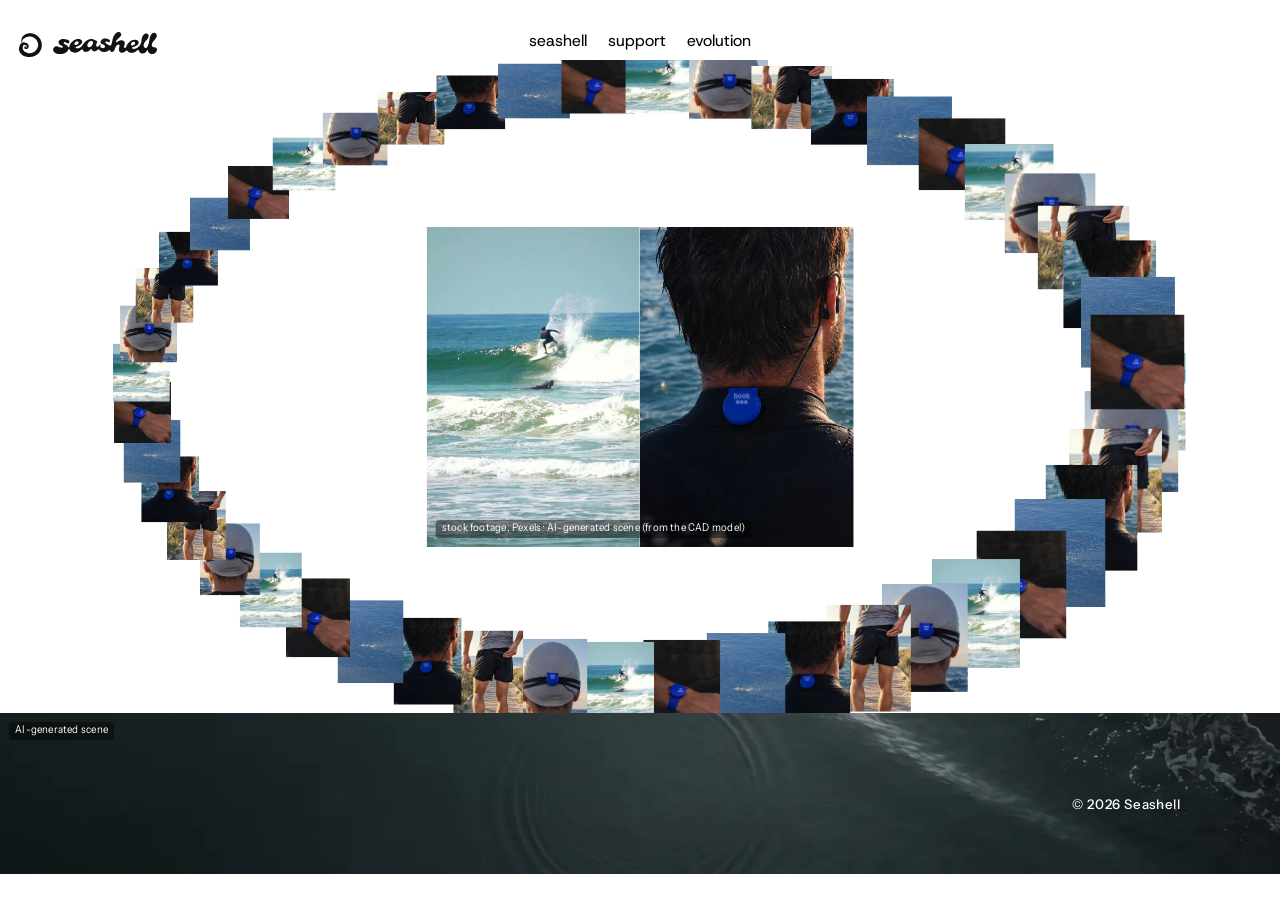
==== commit b4db190c: "Site v1 polish: product-first hero, v4 moves, palm still, privacy note, contact, og/404/favicon Co-A" ====
--- a/journal/index.html
+++ b/journal/index.html
@@ -5,9 +5,16 @@
 <meta name="viewport" content="width=device-width, initial-scale=1">
 <title>Seashell, journal</title>
 <meta name="description" content="Three photo pairs: surf, swim, run. Where the phone can't come.">
+<meta property="og:type" content="website">
+<meta property="og:site_name" content="Seashell">
+<meta property="og:url" content="http://sportseashell.com/journal/">
 <meta property="og:title" content="Seashell, journal">
 <meta property="og:description" content="Three photo pairs: surf, swim, run. Where the phone can't come.">
-<meta property="og:image" content="../img/p-car-1.webp">
+<meta property="og:image" content="http://sportseashell.com/img/og.jpg">
+<meta property="og:image:width" content="1200">
+<meta property="og:image:height" content="630">
+<meta property="og:image:alt" content="A surfer from behind, the Seashell on his wetsuit collar with NOOR lit in its dots (AI-generated scene from our CAD model)">
+<meta name="twitter:card" content="summary_large_image">
 <link rel="icon" href="../brand/favicon.ico" sizes="16x16 32x32 48x48">
 <link rel="icon" href="../brand/favicon.svg" type="image/svg+xml">
 <link rel="apple-touch-icon" href="../brand/apple-touch-180.png">
@@ -36,9 +43,10 @@
 </header>
 <main id="main" class="site">
 <section class="sec play-ground" id="playground" data-ring>
+  <h1 class="sr">Seashell journal: surf, swim, run</h1>
   <div class="pair" data-pair role="button" tabindex="0" aria-label="open the viewer">
-    <figure><img data-a src="../img/j-swim-a.webp" alt="Far out: one swimmer in a big blue sea" width="720" height="1080"></figure>
-    <figure><img data-b src="../img/j-swim-b.webp" alt="MUM lit on the shell on her goggle strap" width="760" height="1140"></figure>
+    <figure><img data-a src="../img/j-surf-a.webp" alt="surf: a surfer on a small clean wave" width="760" height="1140"></figure>
+    <figure><img data-b src="../img/j-surf-b.webp" alt="NOOR lit on the shell at his wetsuit collar" width="760" height="1140"></figure>
     <span class="lab">stock footage, Pexels · AI-generated scene (from the CAD model)</span>
   </div>
 </section>
@@ -107,7 +115,7 @@
     </div>
     <p class="b18">Pau Adell and William Roskaer (Seashell, TU Delft) store your email, the time, your browser and the page you came from, only to send launch news. Nothing is charged or sold.</p>
     <p class="b18">To see or delete your data, write to <a href="mailto:contact@sportseashell.com">contact@sportseashell.com</a>.</p>
-    <p class="consent">Page views and buy-now clicks are counted without your name. On this preview everything stays in your own browser.</p>
+    <p class="consent">Page views and buy-now clicks are counted without your name and without cookies, in our database (Supabase): the page, the link you came from and its campaign tags, your browser, its language and window size, and a random number for this visit. The fonts load from Google Fonts.</p>
   </div>
 </dialog>
 <script src="../js/main.js"></script>
--- a/css/site.css
+++ b/css/site.css
@@ -72,6 +72,16 @@
 .k    { font-family: var(--pp); font-stretch: 92%; font-size: 1.4rem; line-height: 1.5; letter-spacing: 0.043em; color: var(--meta); }
 .white { color: var(--white); }
 .u { text-decoration: underline; text-underline-offset: 0.25em; text-decoration-thickness: 1px; }
+/* no single word alone on a last line (review-v4, fix 9): headings balance their lines, text avoids short last lines */
+h1, h2, h3 { text-wrap: balance; }
+p, li, dd, figcaption { text-wrap: pretty; }
+/* the desktop worn heading's second line sits just above the rail: balanced, it would reach the first picture */
+@media (min-width: 990px) { .worn h2 { text-wrap: wrap; } }
+/* the phone titles are a 60 px span inside an h80 / h100 heading; the heading's own 72 to 90 px strut set the line
+   pitch, so give the heading the span's size and leading (review-v4, fix 4: 60 px at 0.9, as the spec's phone titles) */
+@media (max-width: 989px) {
+  .h80:has(> span.h60), .h100:has(> span.h60) { font-size: 6rem; line-height: 0.9; }
+}
 
 /* ---------- visibility per frame ---------- */
 @media (min-width: 990px) { .only-m { display: none !important; } }
@@ -247,8 +257,11 @@
   .ft .col2 .msg { left: 1.77rem; top: 49.2rem; width: 35rem; }
   .ft .links { left: 1.77rem; top: 54.38rem; display: grid; gap: 1.5rem; }
   .ft .links a { font: 400 2.4rem/2.4rem var(--nb); }
-  .ft .col3 { display: none; }
-  .ft small { left: 1.77rem; top: 84.6rem; font-size: 1.42rem; }
+  /* the phone keeps one "privacy and your data" link under the sign-up (review-v4, fix 14); the legal heading stays desktop */
+  .ft .col3 h2 { display: none; }
+  .ft .col3 .legal { position: absolute; left: 1.77rem; top: 76rem; }
+  .ft .col3 .legal a { position: static; font: 400 1.8rem/2.4rem var(--nb); text-decoration: underline; text-underline-offset: 0.2em; text-decoration-thickness: 1px; }
+  .ft small { left: 1.77rem; right: 1.77rem; top: 81.8rem; font-size: 1.42rem; line-height: 1.3; }
 }
 /* backstage small footer */
 .fs { position: relative; height: 18.1rem; overflow: clip; background: var(--film); color: var(--white); }
--- a/css/pages.css
+++ b/css/pages.css
@@ -103,6 +103,10 @@
 .moves figure { position: relative; width: 29.74rem; height: 52.46rem; overflow: hidden; background: var(--film); }
 .moves video, .moves img { position: absolute; inset: 0; width: 100%; height: 100%; object-fit: cover; }
 .moves .play { left: 50%; top: 50%; transform: translate(-50%, -50%); }
+/* review-v5, fix 4: each move carries its own thin white mark (a tap on the top, a turn arc, a 3 s hold ring, a click-in arrow)
+   drawn in the picture's own 608 x 1081 frame, so it lands on the shell at every width, and its word at the top left */
+.moves .mark { position: absolute; inset: 0; width: 100%; height: 100%; z-index: 1; pointer-events: none; }
+.moves .mv { position: absolute; left: 1.4rem; top: 1.3rem; z-index: 2; color: var(--white); font: 400 1.8rem/1.1 var(--nb); letter-spacing: -0.01em; }
 .moves .mute { position: absolute; right: 1.3rem; bottom: 1.5rem; width: 4.04rem; height: 4.04rem; border-radius: 50%; background: rgba(0, 0, 0, 0.58); box-shadow: inset 0 0 0 1px rgba(255, 255, 255, 0.82); display: grid; place-items: center; color: var(--white); z-index: 2; }
 .moves .mute svg { width: 1.6rem; height: 1.6rem; }
 @media (max-width: 989px) {
@@ -408,3 +412,10 @@
 .shore .tiles figure:has(> img)::after { content: ""; position: absolute; inset: 0; pointer-events: none;
   background: linear-gradient(rgba(0, 0, 0, 0) 55%, rgba(0, 0, 0, 0.5)); }
 .shore .tiles figcaption { z-index: 1; }
+/* review-v4 (step 913) */
+/* fix 10: the band is a real scene now (the phone on the towel); the picture is darkened under the words in the file, so it shows at full strength */
+.band .bg { opacity: 1; }
+/* fix 13: the 404 page's three ways back */
+.nf-links { display: flex; flex-wrap: wrap; gap: 1.2rem; margin-top: 4rem; }
+/* on the phone the band's words flow (not placed), so they need their own layer above the full-strength picture */
+@media (max-width: 989px) { .band > h2, .band > p { position: relative; z-index: 1; } }
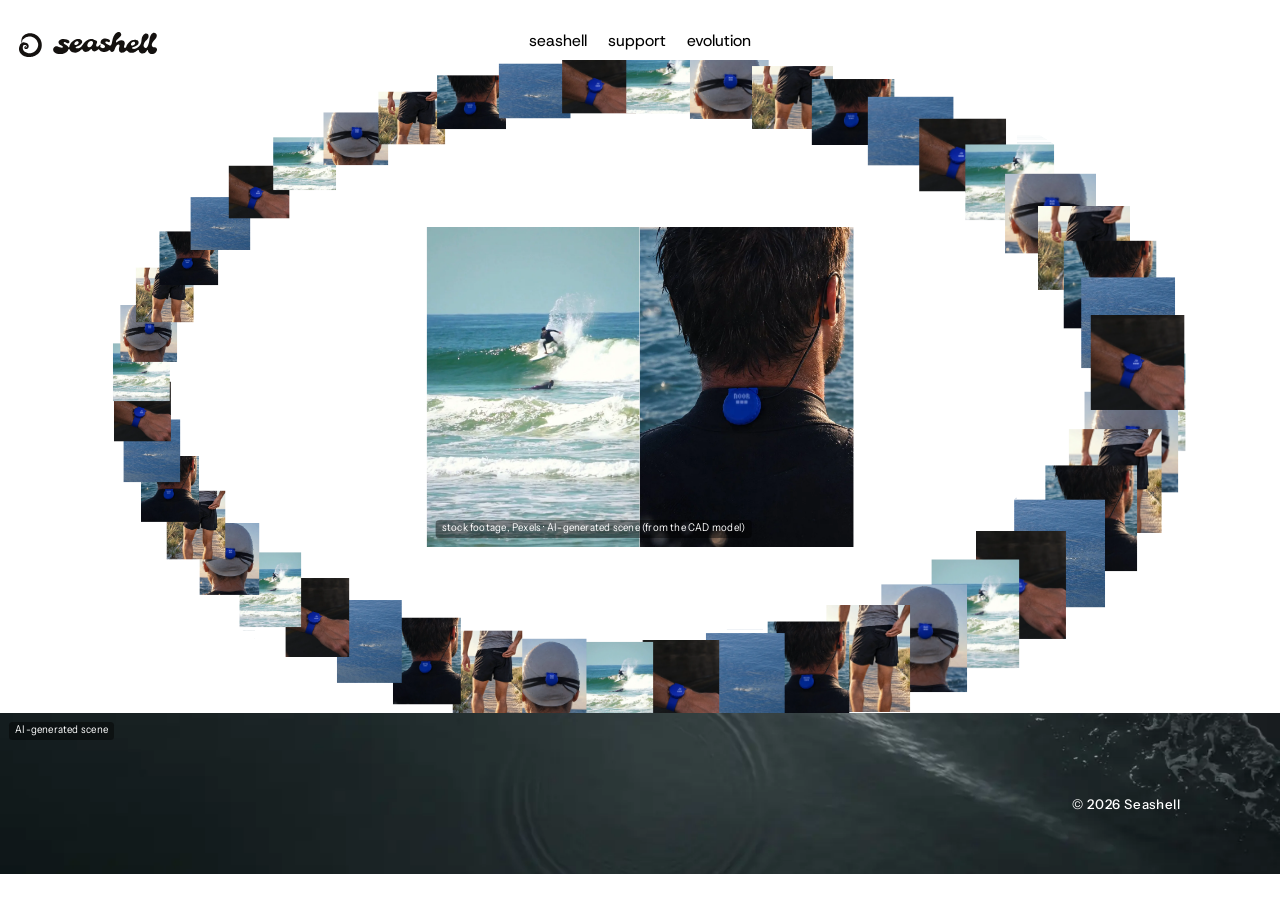
==== commit de338339: "Shorelist: join the waitlist in the first screen and after the sport section, a scroll sheet at 60 %" ====
--- a/journal/index.html
+++ b/journal/index.html
@@ -86,10 +86,10 @@
 <dialog class="box" id="waitlist" aria-labelledby="soon-title">
   <div class="in">
     <div class="top">
-      <h2 class="h32" id="soon-title">coming soon</h2>
+      <h2 class="h32" id="soon-title">join the waitlist</h2>
       <button class="x" type="button" data-close aria-label="close"><svg viewBox="0 0 18 18" aria-hidden="true"><path d="M2 2l14 14M16 2L2 16" stroke="currentColor" stroke-width="1.6" stroke-linecap="round"/></svg></button>
     </div>
-    <p class="lead b18">Seashell is in development. Pre-order is planned for 2027, after the sea test and the supplier quotes. Leave your email and we tell you first.</p>
+    <p class="lead b18">Seashell is in development at TU Delft. Leave your email and you hear first when pre-order opens. Before that, one message with three short questions that shape the first shells. Nothing is charged.</p>
     <form id="waitlist-form" method="post" novalidate>
       <label for="email">email</label>
       <div class="row">
@@ -103,7 +103,7 @@
     <p class="consent">Pau Adell and William Roskaer (Seashell, TU Delft) store your email, the time, your browser and the page you came from, only to send launch news. Nothing is charged or sold. To see or delete your data, write to <a href="mailto:contact@sportseashell.com">contact@sportseashell.com</a>.</p>
     <div class="done">
       <h3 class="h24" tabindex="-1">You're on the list.</h3>
-      <p class="b18">We write when pre-order opens. Until then, nothing.</p>
+      <p class="b18">We write when pre-order opens, and once before with three short questions. Until then, nothing.</p>
     </div>
   </div>
 </dialog>
@@ -115,9 +115,19 @@
     </div>
     <p class="b18">Pau Adell and William Roskaer (Seashell, TU Delft) store your email, the time, your browser and the page you came from, only to send launch news. Nothing is charged or sold.</p>
     <p class="b18">To see or delete your data, write to <a href="mailto:contact@sportseashell.com">contact@sportseashell.com</a>.</p>
-    <p class="consent">Page views and buy-now clicks are counted without your name and without cookies, in our database (Supabase): the page, the link you came from and its campaign tags, your browser, its language and window size, and a random number for this visit. The fonts load from Google Fonts.</p>
+    <p class="consent">Page views, how far you scroll, how long the page stays open, your clicks on the sport tabs and the waitlist, and whether the email box had text when you closed it, are counted without your name and without cookies, in our database (Supabase): the page, the link you came from and its campaign tags, your browser, its language and window size, and a random number for this visit. The fonts load from Google Fonts.</p>
   </div>
 </dialog>
+<aside class="sheet" id="sheet" hidden aria-label="join the waitlist">
+  <div class="in">
+    <button class="x" type="button" data-sheet-close aria-label="close"><svg viewBox="0 0 18 18" aria-hidden="true"><path d="M2 2l14 14M16 2L2 16" stroke="currentColor" stroke-width="1.6" stroke-linecap="round"/></svg></button>
+    <p class="t">join the waitlist</p>
+    <p class="s">You hear first when pre-order opens. Nothing is charged.</p>
+    <form class="sheet-form" method="post" novalidate><label class="sr" for="sheet-email">your email</label><input id="sheet-email" name="email" type="email" autocomplete="email" inputmode="email" placeholder="your email" required aria-describedby="sheet-msg"><p class="hp" aria-hidden="true"><label for="sheet-website">Leave this empty</label><input id="sheet-website" name="website" type="text" tabindex="-1" autocomplete="off"></p><button type="submit" class="btn-buy">join</button></form>
+    <p class="msg" id="sheet-msg" role="status" aria-live="polite"></p>
+    <p class="pv"><a href="#yourdata" data-yourdata>privacy and your data</a></p>
+  </div>
+</aside>
 <script src="../js/main.js"></script>
 </body>
 </html>
--- a/css/site.css
+++ b/css/site.css
@@ -284,6 +284,7 @@
 .box .field { flex: 1; min-width: 0; height: 4.19rem; border: 1px solid var(--black); border-radius: 0.4rem; padding: 0 1.4rem; font: 400 1.8rem/1 var(--pp); font-stretch: 92%; }
 .box .row .btn-buy { width: auto; padding: 0 2rem; font-size: 2rem; }
 @media (max-width: 989px) { .box .row { flex-direction: column; } .box .row .btn-buy { width: 100%; } }
+@media (max-width: 989px) { .box .row .field { flex: none; } }   /* 2 Nov: flex: 1 in the column squeezed the field to 22 px */
 .box .hp { position: absolute; left: -999rem; }
 .box .msg { min-height: 1.9rem; font: 400 1.6rem/1.2 var(--pp); }
 .box .msg.is-error, .ft .msg.is-error { color: #B3261E; }
@@ -292,6 +293,47 @@
 .box .done { display: none; }
 .box.is-done form, .box.is-done .lead { display: none; }
 .box.is-done .done { display: grid; gap: 1rem; }
+
+/* ---------- the waitlist forms outside the window (2 Nov): the shorelist section and the scroll sheet ----------
+   the field and button copy the window's look (.box .field, .box .row .btn-buy) so they work without .box */
+.join-form, .sheet-form { display: flex; gap: 1rem; }
+.join-form[hidden], .sheet-form[hidden] { display: none; }   /* a done form hides even though it is a flex row */
+.join-form input[type=email], .sheet-form input[type=email] { flex: 1; min-width: 0; height: 4.19rem; border: 1px solid var(--black); border-radius: 0.4rem; padding: 0 1.4rem;
+  background: var(--white); color: var(--black); font: 400 1.8rem/1 var(--pp); font-stretch: 92%; }
+.join-form input::placeholder, .sheet-form input::placeholder { color: var(--meta); opacity: 1; }
+.join-form .btn-buy, .sheet-form .btn-buy { flex: none; width: auto; padding: 0 2.4rem; font-size: 2rem; }
+.join-form .btn-buy[disabled], .sheet-form .btn-buy[disabled] { opacity: 0.6; cursor: default; }
+.join-form .hp, .sheet-form .hp { position: absolute; left: -999rem; }
+.sl-join .msg.is-error, .sheet .msg.is-error { color: #B3261E; }
+@media (max-width: 989px) {
+  .join-form, .sheet-form { flex-direction: column; }
+  .join-form input[type=email], .sheet-form input[type=email] { flex: none; }   /* flex: 1 in a column would set its height to 0 */
+  .join-form .btn-buy, .sheet-form .btn-buy { width: 100%; }
+}
+
+/* the scroll sheet: once a visit, from 60 % depth, on pages that scroll (js/main.js); hidden without the script.
+   A bottom sheet on the phone, a 40 rem card at the bottom right on the desktop; it slides up 0.3 s and back down */
+.sheet { position: fixed; left: 0; right: 0; bottom: 0; z-index: 1200; max-width: 44rem; margin: 0 auto; background: var(--white); color: var(--black);
+         border-radius: 0.4rem 0.4rem 0 0; box-shadow: 0 0.8rem 2.4rem rgba(0, 0, 0, 0.18); }
+.sheet[hidden] { display: none; }
+.sheet .in { position: relative; padding: 1.8rem; }
+.sheet .x { position: absolute; right: 1rem; top: 1rem; width: 3.8rem; height: 3.8rem; display: grid; place-items: center; }
+.sheet .x svg { width: 1.8rem; height: 1.8rem; }
+.sheet .t { font: 400 2.4rem/1.1 var(--nb); padding-right: 4rem; }
+.sheet .s { margin-top: 0.6rem; font: 400 1.6rem/1.3 var(--pp); font-stretch: 92%; letter-spacing: 0.02em; }
+.sheet .sheet-form { margin-top: 1.4rem; }
+.sheet .msg { font: 400 1.6rem/1.2 var(--pp); font-stretch: 92%; }
+.sheet .msg:not(:empty) { margin-top: 0.8rem; }
+.sheet .pv { margin-top: 0.8rem; font: 400 1.4rem/1.3 var(--pp); font-stretch: 92%; color: var(--meta); }
+.sheet .pv a { text-decoration: underline; text-underline-offset: 0.2em; }
+@media (min-width: 990px) {
+  .sheet { left: auto; right: 2.4rem; bottom: 2.4rem; width: 40rem; max-width: none; margin: 0; border-radius: 0.4rem; }
+}
+/* animations, not transitions, so the slide runs however the script sequences hidden and the classes */
+.sheet.is-on { animation: sheet-up 0.3s var(--ease-drawer) both; }
+.sheet.is-out { animation: sheet-down 0.3s var(--ease) both; }
+@keyframes sheet-up { from { transform: translateY(calc(100% + 2.4rem)); } }
+@keyframes sheet-down { to { transform: translateY(calc(100% + 2.4rem)); } }
 
 /* page change: a white veil, 0.26 s */
 .veil { position: fixed; inset: 0; z-index: 3000; background: var(--white); opacity: 0; pointer-events: none; transition: opacity 0.26s ease; }
@@ -484,4 +526,6 @@
   .rail .track, .menu .panel, .menu ul, .acc .body, .faq-group .qa, .bh { transition: opacity 0.24s ease !important; }
   .intro { display: none !important; }
   .turn .ring { opacity: 0.3; }
-}
+  .sheet { transition: opacity 0.24s ease; }   /* the sheet does not slide: it fades out on close */
+  .sheet.is-out { opacity: 0; }
+}
--- a/css/pages.css
+++ b/css/pages.css
@@ -253,9 +253,34 @@
 .places .thumbs { position: absolute; display: grid; gap: 17.8rem; }
 .places .tab { transition: opacity 0.32s ease; }
 .places .tab:not(.is-on) { opacity: 0; pointer-events: none; }
+/* 2 Nov: the waitlist is the page's ask. A button and its note under the hook on the first screen, and a section of its own
+   after the places; the header's "buy now" stays (it counts price intent) */
+.btn-join { display: flex; align-items: center; justify-content: center; width: 32rem; max-width: 100%; height: 4.19rem; margin-top: 2.9rem;
+            border-radius: 0.4rem; background: var(--black); color: var(--white); font: 400 2.4rem/1 var(--nb); }
+.join-note { margin-top: 1.2rem; font: 400 1.4rem/1.3 var(--pp); font-stretch: 92%; letter-spacing: 0.02em; color: rgba(255, 255, 255, 0.85); }
+@media (min-width: 990px) { .sl-hero .hook { width: 44.8rem; } }   /* the measured hook width, desktop only: on the phone it ran past the frame */
+.sl-join { display: flex; flex-direction: column; align-items: center; justify-content: center; text-align: center; background: var(--white); }
+.sl-join h2 { font: 400 6rem/1 var(--nb); letter-spacing: -0.017em; }   /* the statement's heading */
+.sl-join .line { margin-top: 2.4rem; font: 350 2rem/1.2 var(--pp); font-stretch: 92%; letter-spacing: 0.03em; }
+.sl-join .join-form { width: 48rem; margin-top: 3.2rem; text-align: left; }
+.sl-join .msg { min-height: 1.9rem; margin-top: 1rem; font: 400 1.6rem/1.2 var(--pp); font-stretch: 92%; }
+.sl-join .consent { max-width: 56rem; margin-top: 0.6rem; font: 400 1.4rem/1.4 var(--pp); font-stretch: 92%; color: var(--meta); }
 @media (max-width: 989px) {
   .sl-hero { min-height: 84.8rem; position: relative; }
+  /* the picture fills the whole 848 px hero: .pic came after .mfill and put it back in the flow at its own 2:3 height,
+     so the hook (white) sat on the white page under it (2 Nov) */
+  .sl-hero .mfill { position: absolute; }
+  .sl-hero .mfill::after { content: ""; position: absolute; inset: 0; pointer-events: none;   /* the hook and button cross the foam */
+    background: linear-gradient(rgba(0, 0, 0, 0) 35%, rgba(0, 0, 0, 0.32) 55%, rgba(0, 0, 0, 0.42)); }
   .sl-hero .copy { position: absolute; left: 0; right: 0; top: 47.2rem; z-index: 1; }
+  /* 2 Nov: on a short screen the copy rises until "join the waitlist" is on the first screen (header 11 rem, heading to
+     button 24.6 rem, 1.2 rem clear of the edge), never higher than 32.5 rem so the surfer stays clear; tall phones keep 47.2 */
+  .sl-hero .copy { top: clamp(32.5rem, calc(100vh - 36.8rem), 47.2rem); top: clamp(32.5rem, calc(100svh - 36.8rem), 47.2rem); }
+  .btn-join { width: 100%; }
+  .sl-join { padding: 4rem 1.77rem; }
+  .sl-join h2 { font-size: 4rem; letter-spacing: -0.025em; }
+  .sl-join .line { margin-top: 1.6rem; font-size: 1.8rem; }
+  .sl-join .join-form { width: 100%; margin-top: 2.4rem; }
   .sl-hero h1 { font: 400 4rem/1 var(--nb); letter-spacing: -0.025em; width: 32.35rem; }
   .sl-title { padding: 6.5rem 1.77rem 0; }
   .sl-title h2 { font: 400 8rem/1 var(--nb); letter-spacing: -0.025em; }
@@ -265,6 +290,7 @@
   .sl-stat .txt { position: absolute; left: 3.1rem; right: 3.1rem; top: 9.4rem; text-align: center; }
   .sl-stat h2 { font: 400 4rem/1 var(--nb); letter-spacing: -0.025em; }
   .sl-stat p { font: 300 2.8rem/1 var(--nb); letter-spacing: -0.036em; margin-top: 3.5rem; }
+  .sl-src { margin: 1.6rem 1.77rem 0; text-align: center; }   /* step 915: the source under the picture */
   .sl-ritual { padding-top: 4rem; }
   .sl-ritual > p { padding: 0 1.77rem; font: 350 2rem/1.2 var(--pp); font-stretch: 92%; }
   .sl-ritual .card { margin: 2.4rem 1.77rem 0; height: 22.3rem; background: var(--panel); display: grid; place-items: center; text-align: center; padding: 2rem; }
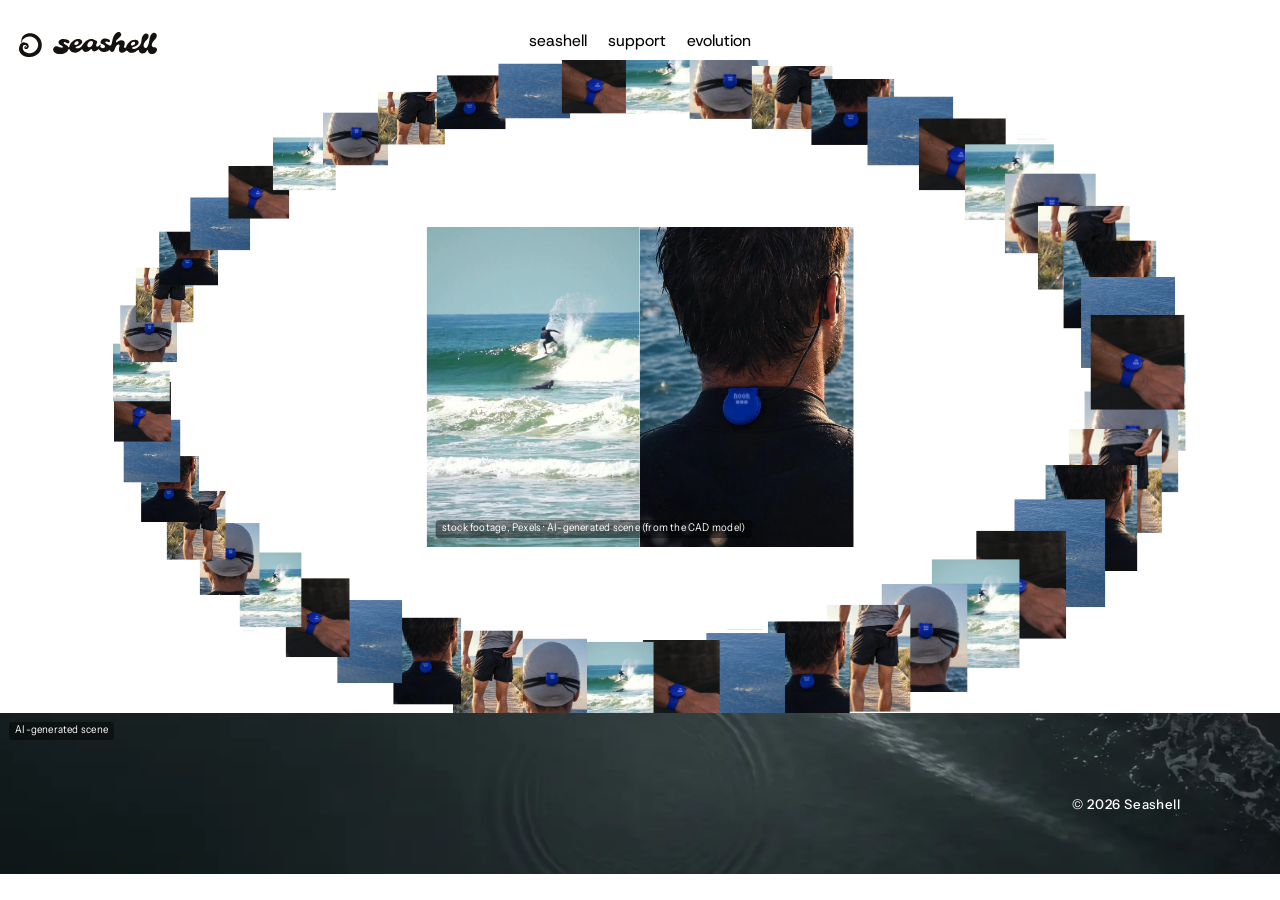
==== commit 7ccd55d7: "Every waitlist ask says the same short line (You hear first when pre-order opens. Nothing is charged" ====
--- a/journal/index.html
+++ b/journal/index.html
@@ -89,21 +89,21 @@
       <h2 class="h32" id="soon-title">join the waitlist</h2>
       <button class="x" type="button" data-close aria-label="close"><svg viewBox="0 0 18 18" aria-hidden="true"><path d="M2 2l14 14M16 2L2 16" stroke="currentColor" stroke-width="1.6" stroke-linecap="round"/></svg></button>
     </div>
-    <p class="lead b18">Seashell is in development at TU Delft. Leave your email and you hear first when pre-order opens. Before that, one message with three short questions that shape the first shells. Nothing is charged.</p>
+    <p class="lead b18">You hear first when pre-order opens. Nothing is charged.</p>
     <form id="waitlist-form" method="post" novalidate>
-      <label for="email">email</label>
+      <label class="sr" for="email">your email</label>
       <div class="row">
-        <input class="field" id="email" name="email" type="email" autocomplete="email" inputmode="email" required aria-describedby="waitlist-msg" placeholder="name@example.com">
-        <button class="btn-buy" type="submit">join the waitlist</button>
+        <input class="field" id="email" name="email" type="email" autocomplete="email" inputmode="email" required aria-describedby="waitlist-msg" placeholder="your email">
+        <button class="btn-buy" type="submit">join</button>
       </div>
       <p class="hp" aria-hidden="true"><label for="website">Leave this empty</label><input id="website" name="website" type="text" tabindex="-1" autocomplete="off"></p>
       <p class="msg" id="waitlist-msg" role="status" aria-live="polite"></p>
     </form>
     <noscript><p class="b16">The waitlist form needs JavaScript. Turn it on and reload this page to join.</p></noscript>
-    <p class="consent">Pau Adell and William Roskaer (Seashell, TU Delft) store your email, the time, your browser and the page you came from, only to send launch news. Nothing is charged or sold. To see or delete your data, write to <a href="mailto:contact@sportseashell.com">contact@sportseashell.com</a>.</p>
+    <p class="pv"><a href="#yourdata" data-yourdata>privacy and your data</a></p>
     <div class="done">
       <h3 class="h24" tabindex="-1">You're on the list.</h3>
-      <p class="b18">We write when pre-order opens, and once before with three short questions. Until then, nothing.</p>
+      <p class="b18">We write when pre-order opens. Until then, nothing.</p>
     </div>
   </div>
 </dialog>
--- a/css/site.css
+++ b/css/site.css
@@ -290,6 +290,8 @@
 .box .msg.is-error, .ft .msg.is-error { color: #B3261E; }
 .ft .msg.is-error { color: #FFD7D3; }
 .box .consent { font: 400 1.4rem/1.4 var(--pp); font-stretch: 92%; color: var(--meta); }
+.box .pv { font: 400 1.4rem/1.3 var(--pp); font-stretch: 92%; color: var(--meta); }   /* 2 Nov: the same short line and privacy link as the sheet */
+.box .pv a { text-decoration: underline; text-underline-offset: 0.2em; }
 .box .done { display: none; }
 .box.is-done form, .box.is-done .lead { display: none; }
 .box.is-done .done { display: grid; gap: 1rem; }
--- a/css/pages.css
+++ b/css/pages.css
@@ -265,6 +265,8 @@
 .sl-join .join-form { width: 48rem; margin-top: 3.2rem; text-align: left; }
 .sl-join .msg { min-height: 1.9rem; margin-top: 1rem; font: 400 1.6rem/1.2 var(--pp); font-stretch: 92%; }
 .sl-join .consent { max-width: 56rem; margin-top: 0.6rem; font: 400 1.4rem/1.4 var(--pp); font-stretch: 92%; color: var(--meta); }
+.sl-join .pv { margin-top: 0.6rem; font: 400 1.4rem/1.3 var(--pp); font-stretch: 92%; color: var(--meta); }
+.sl-join .pv a { text-decoration: underline; text-underline-offset: 0.2em; }
 @media (max-width: 989px) {
   .sl-hero { min-height: 84.8rem; position: relative; }
   /* the picture fills the whole 848 px hero: .pic came after .mfill and put it back in the flow at its own 2:3 height,
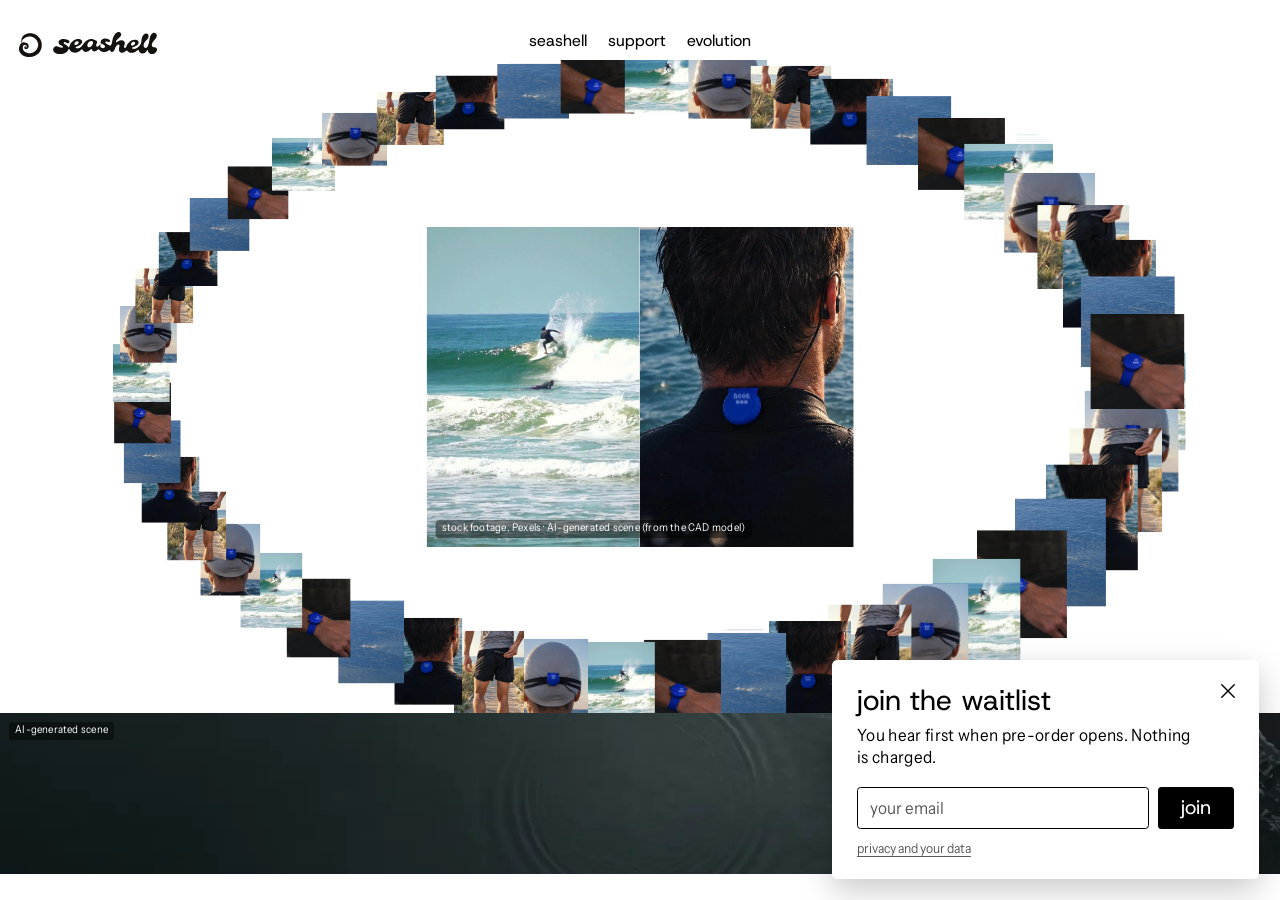
==== commit e2f41ad9: "The waitlist card lives in the right corner from second 0 on every page; join the waitlist in the he" ====
--- a/journal/index.html
+++ b/journal/index.html
@@ -80,6 +80,7 @@
       <li><a href="../shorelist.html">shorelist</a></li>
       <li><a href="../journal/index.html">journal</a></li>
       <li><a href="../support.html">support</a></li>
+      <li><a href="#waitlist" data-buy="menu">join the waitlist</a></li>
     </ul>
   </div>
 </div>
--- a/css/site.css
+++ b/css/site.css
@@ -157,6 +157,7 @@
 .hd .logo { position: absolute; left: 50%; top: 1.35rem; width: 15.6rem; height: 2.8rem; transform: translateX(-50%); }
 .hd .logo img { width: 100%; height: 100%; }
 .hd .buy { position: absolute; right: 9.6rem; top: 0.5rem; height: 4.4rem; line-height: 4.4rem; }
+.hd .join { position: absolute; right: 18.4rem; top: 0.5rem; height: 4.4rem; font: 350 1.6rem/4.4rem var(--nb); white-space: nowrap; }   /* 2 Nov: the waitlist from every page */
 @media (max-width: 989px) { .hd { display: none; } }
 
 /* ---------- phone header: bar 48.8 px, header 61.2 px (sticky) ---------- */
@@ -169,9 +170,10 @@
   .mhead { position: sticky; top: 0; z-index: 1100; height: 6.12rem; background: var(--white); }
   .burger { position: absolute; left: 1.77rem; top: 1.11rem; width: 3.9rem; height: 3.9rem; display: grid; place-items: center start; }
   .burger svg { width: 2.4rem; height: 1.8rem; }
-  .mhead .logo { position: absolute; left: 50%; top: 1.66rem; width: 15.6rem; height: 2.8rem; transform: translateX(-50%); }
+  .mhead .logo { position: absolute; left: 50%; top: 1.66rem; width: 15.6rem; height: 2.8rem; transform: translateX(-62%); }   /* 2 Nov: room for join + buy at the right */
   .mhead .logo img { width: 100%; height: 100%; }
-  .mhead .buy { position: absolute; right: 1.77rem; top: 1.11rem; height: 3.9rem; line-height: 3.9rem; font: 400 2.4rem/3.9rem var(--nb); }
+  .mhead .buy { position: absolute; right: 1.77rem; top: 1.11rem; height: 3.9rem; line-height: 3.9rem; font: 400 2.1rem/3.9rem var(--nb); }
+  .mhead .join { position: absolute; right: 6.4rem; top: 1.11rem; height: 3.9rem; font: 400 2.1rem/3.9rem var(--nb); }
 }
 
 /* the menu drawer: 0.42 s slide, backdrop 0.34 s, links 0.24 / 0.34 s after 0.1 s */
@@ -322,6 +324,13 @@
 .sheet .x { position: absolute; right: 1rem; top: 1rem; width: 3.8rem; height: 3.8rem; display: grid; place-items: center; }
 .sheet .x svg { width: 1.8rem; height: 1.8rem; }
 .sheet .t { font: 400 2.4rem/1.1 var(--nb); padding-right: 4rem; }
+@media (max-width: 989px) {
+  .sheet.is-mini .in { padding: 1.3rem 1.8rem; }
+  .sheet.is-mini .s, .sheet.is-mini .sheet-form, .sheet.is-mini .msg, .sheet.is-mini .pv { display: none; }
+  .sheet.is-mini .t { cursor: pointer; }
+  .sheet.is-mini .t::after { content: ""; display: inline-block; width: 0.9rem; height: 0.9rem; margin: 0 0 0.3rem 1.2rem; border-right: 1.5px solid currentColor; border-top: 1.5px solid currentColor; transform: rotate(-45deg); vertical-align: middle; }
+  .sheet.is-mini .x { top: 0.6rem; }
+}
 .sheet .s { margin-top: 0.6rem; font: 400 1.6rem/1.3 var(--pp); font-stretch: 92%; letter-spacing: 0.02em; }
 .sheet .sheet-form { margin-top: 1.4rem; }
 .sheet .msg { font: 400 1.6rem/1.2 var(--pp); font-stretch: 92%; }
@@ -329,7 +338,15 @@
 .sheet .pv { margin-top: 0.8rem; font: 400 1.4rem/1.3 var(--pp); font-stretch: 92%; color: var(--meta); }
 .sheet .pv a { text-decoration: underline; text-underline-offset: 0.2em; }
 @media (min-width: 990px) {
-  .sheet { left: auto; right: 2.4rem; bottom: 2.4rem; width: 40rem; max-width: none; margin: 0; border-radius: 0.4rem; }
+  .sheet { left: auto; right: 2.4rem; bottom: 2.4rem; width: 48rem; max-width: none; margin: 0; border-radius: 0.6rem; box-shadow: 0 1.2rem 3.6rem rgba(0, 0, 0, 0.22); }
+  .sheet .in { padding: 2.8rem 2.8rem 2.4rem; }
+  .sheet .x { right: 1.6rem; top: 1.6rem; }
+  .sheet .t { font-size: 3.2rem; }
+  .sheet .s { margin-top: 1rem; font-size: 1.9rem; }
+  .sheet .sheet-form { margin-top: 2rem; }
+  .sheet .sheet-form input[type=email] { height: 4.8rem; font-size: 1.9rem; }
+  .sheet .sheet-form .btn-buy { height: 4.8rem; font-size: 2.2rem; padding: 0 2.6rem; }
+  .sheet .pv { margin-top: 1.2rem; font-size: 1.5rem; }
 }
 /* animations, not transitions, so the slide runs however the script sequences hidden and the classes */
 .sheet.is-on { animation: sheet-up 0.3s var(--ease-drawer) both; }
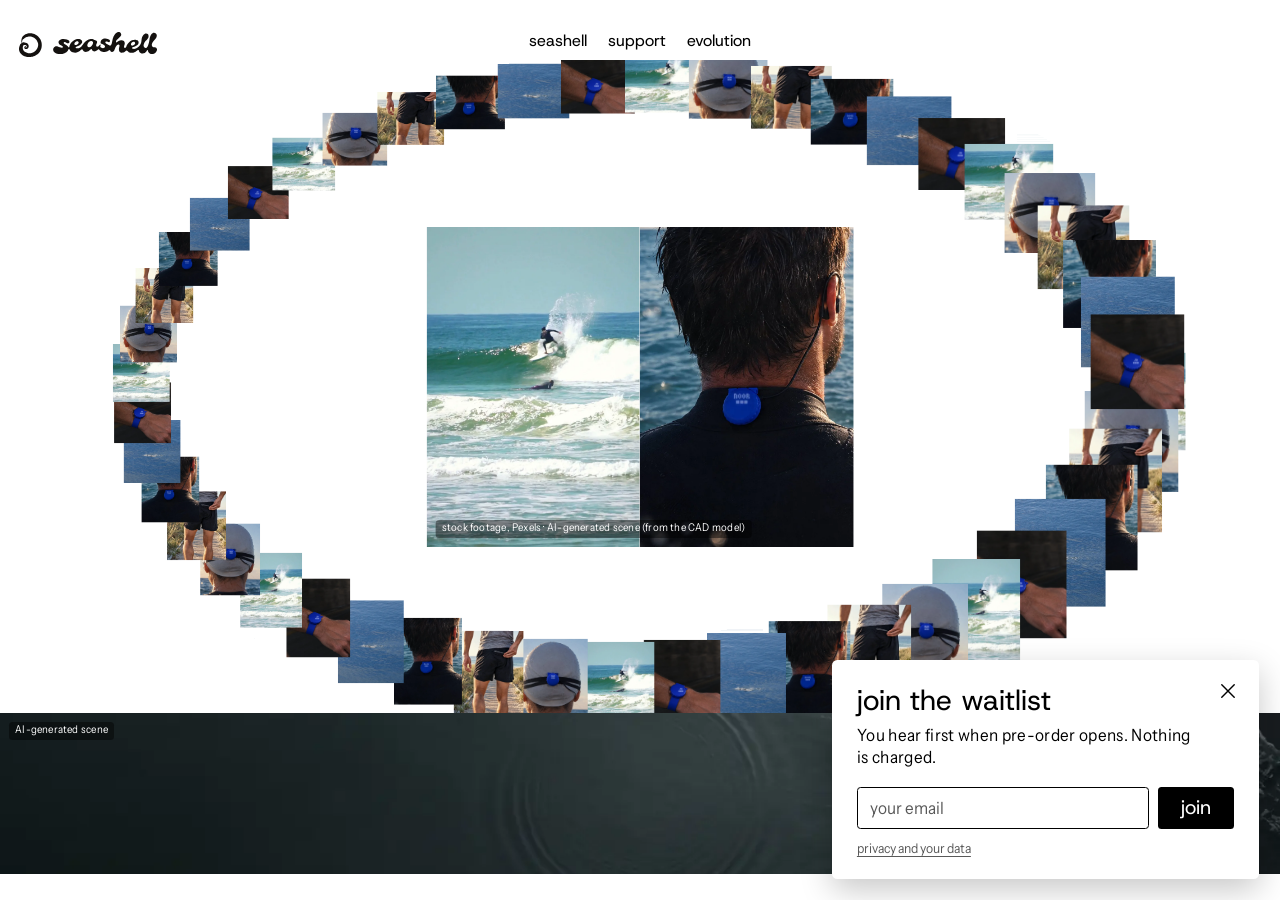
==== commit bc71becb: "Phone: a floating 'join the waitlist' button near the bottom on every page, fixed while scrolling, f" ====
--- a/journal/index.html
+++ b/journal/index.html
@@ -119,6 +119,7 @@
     <p class="consent">Page views, how far you scroll, how long the page stays open, your clicks on the sport tabs and the waitlist, and whether the email box had text when you closed it, are counted without your name and without cookies, in our database (Supabase): the page, the link you came from and its campaign tags, your browser, its language and window size, and a random number for this visit. The fonts load from Google Fonts.</p>
   </div>
 </dialog>
+<a class="float-join" href="#waitlist" data-buy="float" hidden>join the waitlist</a>
 <aside class="sheet" id="sheet" hidden aria-label="join the waitlist">
   <div class="in">
     <button class="x" type="button" data-sheet-close aria-label="close"><svg viewBox="0 0 18 18" aria-hidden="true"><path d="M2 2l14 14M16 2L2 16" stroke="currentColor" stroke-width="1.6" stroke-linecap="round"/></svg></button>
--- a/css/site.css
+++ b/css/site.css
@@ -320,17 +320,18 @@
 .sheet { position: fixed; left: 0; right: 0; bottom: 0; z-index: 1200; max-width: 44rem; margin: 0 auto; background: var(--white); color: var(--black);
          border-radius: 0.4rem 0.4rem 0 0; box-shadow: 0 0.8rem 2.4rem rgba(0, 0, 0, 0.18); }
 .sheet[hidden] { display: none; }
+/* the phone's ask (2 Nov, Pau): a floating button near the bottom on every page, fixed while scrolling; the card is the computer's */
+.float-join { display: none; }
+@media (max-width: 989px) {
+  .sheet { display: none !important; }
+  .float-join { display: flex; position: fixed; left: 1.77rem; right: 1.77rem; bottom: 1.6rem; z-index: 1200; height: 4.8rem; align-items: center; justify-content: center;
+                border-radius: 0.6rem; background: var(--black); color: var(--white); font: 400 2.2rem/1 var(--nb); box-shadow: 0 0.8rem 2.4rem rgba(0, 0, 0, 0.28); border: 1px solid rgba(255, 255, 255, 0.22); }
+  .float-join[hidden] { display: none; }
+}
 .sheet .in { position: relative; padding: 1.8rem; }
 .sheet .x { position: absolute; right: 1rem; top: 1rem; width: 3.8rem; height: 3.8rem; display: grid; place-items: center; }
 .sheet .x svg { width: 1.8rem; height: 1.8rem; }
 .sheet .t { font: 400 2.4rem/1.1 var(--nb); padding-right: 4rem; }
-@media (max-width: 989px) {
-  .sheet.is-mini .in { padding: 1.3rem 1.8rem; }
-  .sheet.is-mini .s, .sheet.is-mini .sheet-form, .sheet.is-mini .msg, .sheet.is-mini .pv { display: none; }
-  .sheet.is-mini .t { cursor: pointer; }
-  .sheet.is-mini .t::after { content: ""; display: inline-block; width: 0.9rem; height: 0.9rem; margin: 0 0 0.3rem 1.2rem; border-right: 1.5px solid currentColor; border-top: 1.5px solid currentColor; transform: rotate(-45deg); vertical-align: middle; }
-  .sheet.is-mini .x { top: 0.6rem; }
-}
 .sheet .s { margin-top: 0.6rem; font: 400 1.6rem/1.3 var(--pp); font-stretch: 92%; letter-spacing: 0.02em; }
 .sheet .sheet-form { margin-top: 1.4rem; }
 .sheet .msg { font: 400 1.6rem/1.2 var(--pp); font-stretch: 92%; }
